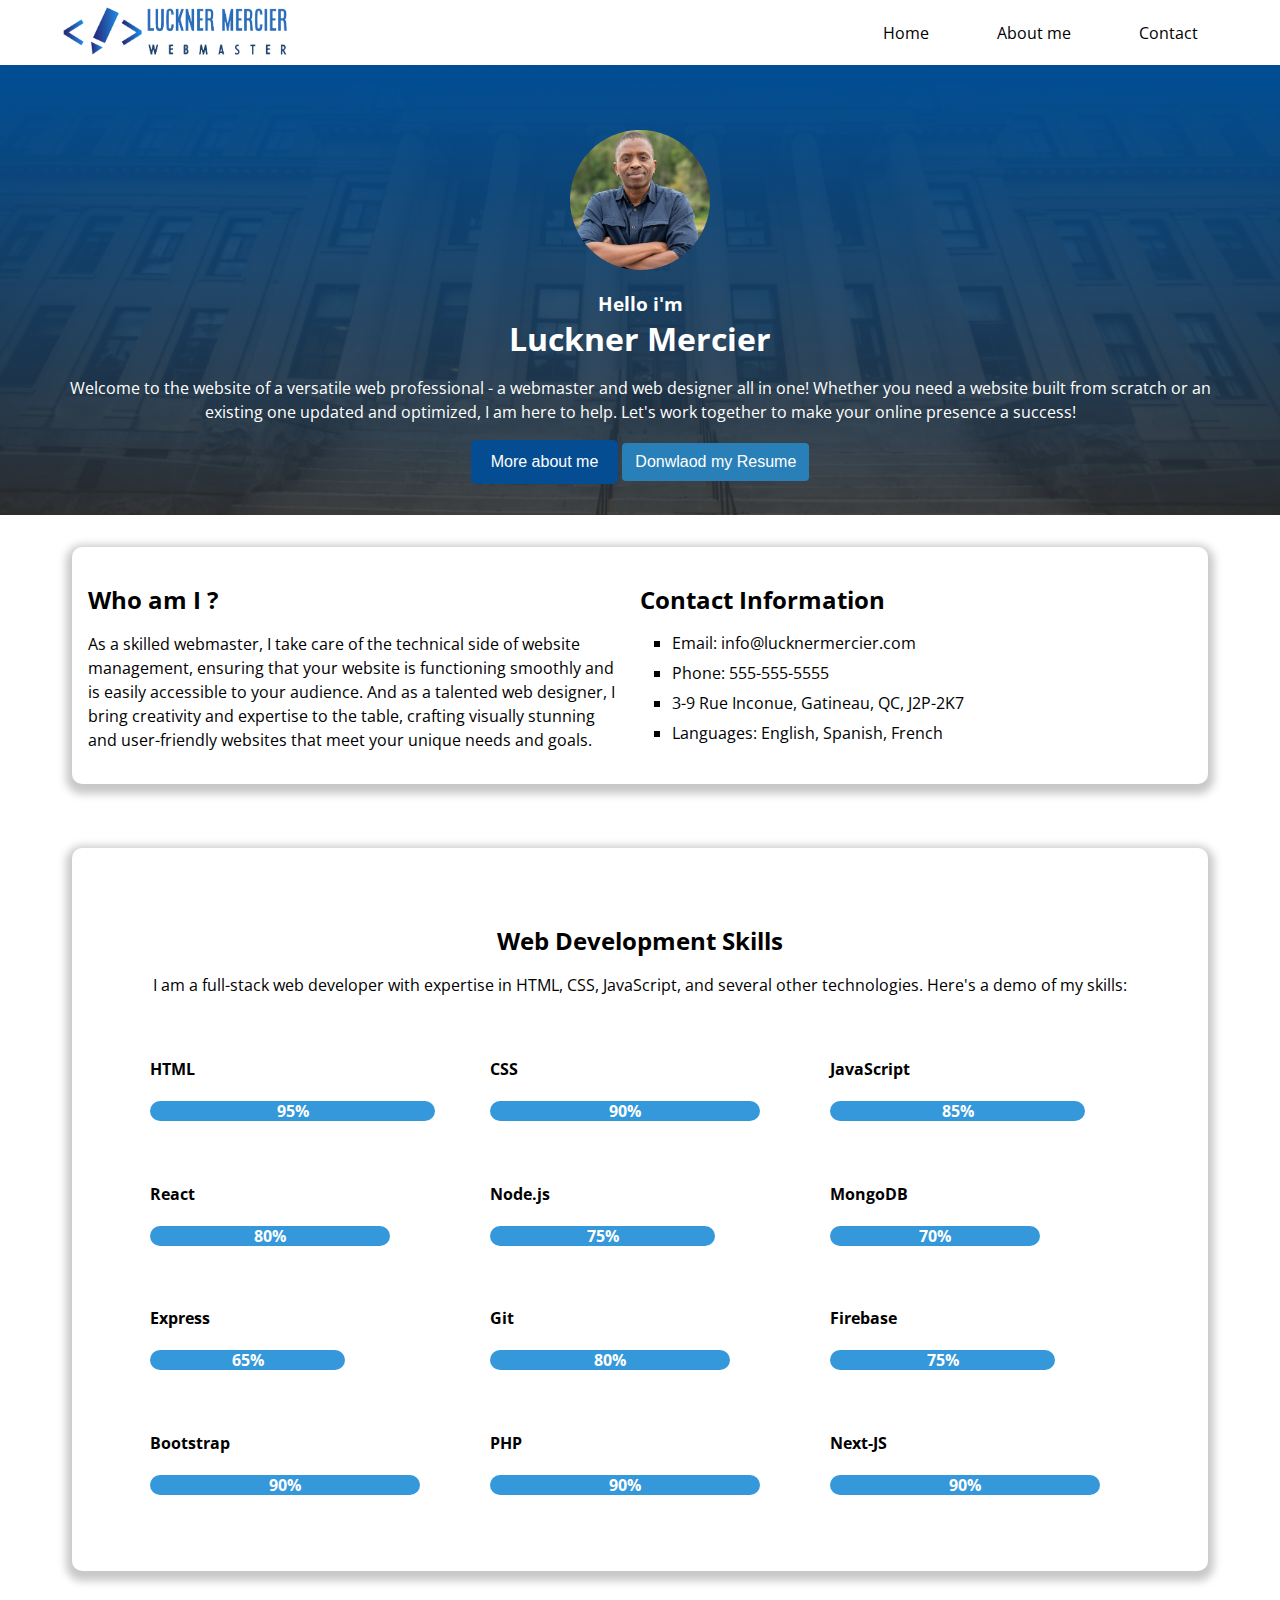
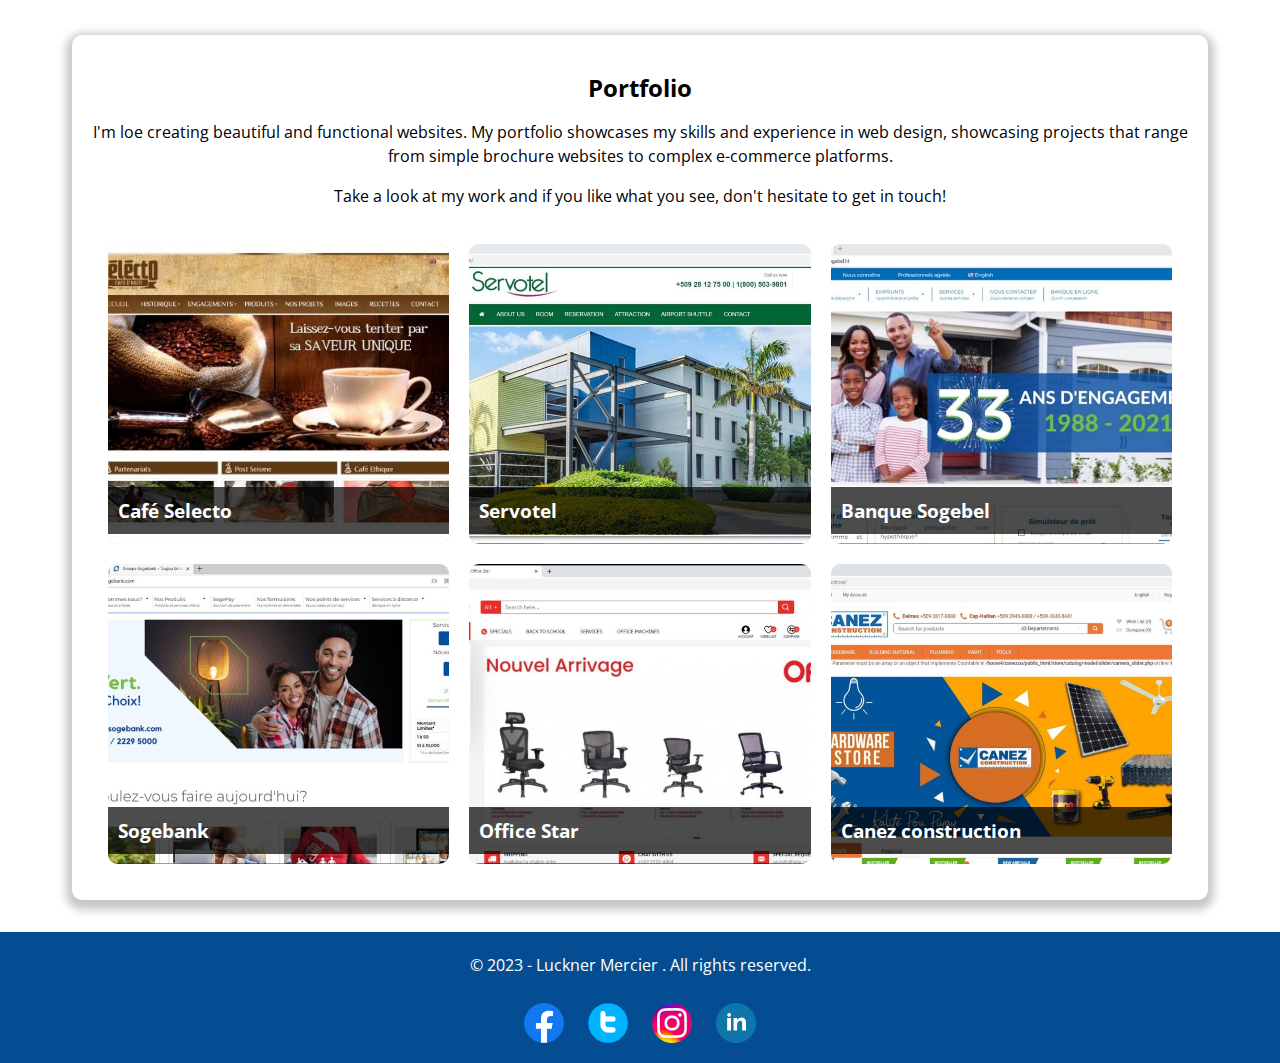
==== index.html @ 1fdf475d "adding contact page and final touch" ====
<!DOCTYPE html>
<html lang="fr">

<head>
  <meta charset="UTF-8">
  <title>Portfolio de Luckner Mercier</title>
  <link rel="stylesheet" href="style.css">

</head>

<body>

  <body>
    <div class="navbar">
      <a href="index.html"> <img src="img/logo.png" class="logo" alt="Logo"> </a>
      <nav>
        <ul>
          <li><a href="index.html">Home</a></li>
          <li><a href="about.html">About me</a></li>
          <li><a href="contact.html">Contact</a></li>
        </ul>
      </nav>
    </div>


    <header>
      <div class="banner">
        <div class="intro">
          <img class="profil" src="img/profil.png" alt="" width="72" height="57">
          <h3>Hello i'm</h3>
          <h1 class="title">Luckner Mercier</h1>
          <div class="desc">
            <p class="lead">Welcome to the website of a versatile web professional - a webmaster and web designer all in
              one! Whether you need a website built from scratch or an existing one updated
              and optimized, I am here to help. Let's work together to make your online presence a success!</p>
            <div class="button">
              <a href="about.html"><button type="button" class="btn btn-primary">More about me</button></a>
              <a href="resume.pdf"><button type="button" class="btn btn-secondary" target="_blank">Donwlaod my
                  Resume</button></a>
            </div>
          </div>
        </div>
      </div>

    </header>

    <div class="main-content">

      <div class="card">
        <div class="card-content">
          <div class="about-section">
            <h2>Who am I ?</h2>
            <p>As a skilled webmaster, I take care of the technical side of website management, ensuring that your
              website is functioning smoothly and is easily accessible to your audience. And as a talented web designer,
              I bring creativity and expertise to the table, crafting visually stunning and user-friendly websites that
              meet your unique needs and goals. </p>
          </div>
          <div class="info-section">
            <h2>Contact Information</h2>
            <ul>
              <li>Email: info@lucknermercier.com</li>
              <li>Phone: 555-555-5555</li>
              <li>3-9 Rue Inconue, Gatineau, QC, J2P-2K7</li>
              <li>Languages: English, Spanish, French</li>
            </ul>
          </div>
        </div>
      </div>


      <div class="card">
        <div class="card-content">


          <div class="skill-section">
            <h2>Web Development Skills</h2>
            <p>I am a full-stack web developer with expertise in HTML, CSS, JavaScript, and several other technologies.
              Here's a demo of my skills:</p>
            <div class="skill-demo">
              <div class="skill-item">
                <h4>HTML</h4>
                <div class="skill-level" style="width: 95%">
                  <span>95%</span>
                </div>
              </div>
              <div class="skill-item">
                <h4>CSS</h4>
                <div class="skill-level" style="width: 90%">
                  <span>90%</span>
                </div>
              </div>
              <div class="skill-item">
                <h4>JavaScript</h4>
                <div class="skill-level" style="width: 85%">
                  <span>85%</span>
                </div>
              </div>
              <div class="skill-item">
                <h4>React</h4>
                <div class="skill-level" style="width: 80%">
                  <span>80%</span>
                </div>
              </div>
              <div class="skill-item">
                <h4>Node.js</h4>
                <div class="skill-level" style="width: 75%">
                  <span>75%</span>
                </div>
              </div>
              <div class="skill-item">
                <h4>MongoDB</h4>
                <div class="skill-level" style="width: 70%">
                  <span>70%</span>
                </div>
              </div>
              <div class="skill-item">
                <h4>Express</h4>
                <div class="skill-level" style="width: 65%">
                  <span>65%</span>
                </div>
              </div>
              <div class="skill-item">
                <h4>Git</h4>
                <div class="skill-level" style="width: 80%">
                  <span>80%</span>
                </div>
              </div>
              <div class="skill-item">
                <h4>Firebase</h4>
                <div class="skill-level" style="width: 75%">
                  <span>75%</span>
                </div>
              </div>
              <div class="skill-item">
                <h4>Bootstrap</h4>
                <div class="skill-level" style="width: 90%">
                  <span>90%</span>
                </div>
              </div>
              <div class="skill-item">
                <h4>PHP</h4>
                <div class="skill-level" style="width: 90%">
                  <span>90%</span>
                </div>
              </div>
              <div class="skill-item">
                <h4>Next-JS</h4>
                <div class="skill-level" style="width: 90%">
                  <span>90%</span>
                </div>
              </div>
            </div>
          </div>
        </div>
      </div>



      <div class="card ">
        <div class="card-content project">

          <div class="projecttitle">
            <h2> Portfolio</h2>
            <p>I'm loe creating beautiful and functional websites. My portfolio showcases my
              skills and experience in web design, showcasing projects that range from simple brochure websites to
              complex
              e-commerce platforms.</p>
            <p>Take a look at my work and if you like what you see, don't hesitate to get in touch!</p>

          </div>
          <div class="grid-container">
            <div class="grid-item">
              <img src="img/Selecto.jpeg" alt="Selecto Haiti">
              <a href="http://selectohaiti.com/home/" target="_blank">View website</a>
              <h3>Café Selecto</h3>
            </div>
            <div class="grid-item">
              <img src="img/servotelhaiti.jpeg" alt="Servotel Haiti">
              <a href="https://www.servotelhaiti.com/home/" target="_blank">View website</a>
              <h3>Servotel </h3>
            </div>
            <div class="grid-item">
              <img src="img/sogebelht.jpeg" alt="Sogebel">
              <a href="https://www.sogebel.ht/" target="_blank">View website</a>
              <h3>Banque Sogebel</h3>
            </div>
            <div class="grid-item">
              <img src="img/sogebankcom.jpeg" alt="Sogebank">
              <a href="https://www.sogebank.com/" target="_blank">View website</a>
              <h3>Sogebank</h3>
            </div>
            <div class="grid-item">
              <img src="img/offistarnet.jpeg" alt="Offistar">
              <a href="https://offistar.net/" target="_blank">View website</a>
              <h3>Office Star</h3>
            </div>

            <div class="grid-item">
              <img src="img/canezconstruction.jpeg" alt="Canez Construction">
              <a href="https://canezconstruction.com/" target="_blank">View website</a>
              <h3>Canez construction</h3>
            </div>


          </div>


        </div>
      </div>



    </div>

    <footer>
      <div class="container">
        <p>&copy; 2023 - Luckner Mercier . All rights reserved.</p>
        <div class="social-media">
          <a href="https://www.facebook.com/lucknermercier" target="_blank">
            <img src="img/facebook.png" alt="Facebook">
          </a>
          <a href="https://twitter.com/lucko_" target="_blank">
            <img src="img/twitter.png" alt="Twitter">
          </a>
          <a href="https://www.instagram.com/lucknermercier/" target="_blank">
            <img src="img/instagram.png" alt="Instagram">
          </a>
          <a href="https://www.linkedin.com/in/luckner-mercier-95314342/" target="_blank">
            <img src="img/linkedin.png" alt="LinkedIn">
          </a>
        </div>
      </div>
    </footer>

  </body>

</body>

</html>
---- style.css ----
@import url(https://fonts.googleapis.com/css?family=Open+Sans);

body {
  font-family: 'Open Sans',serif;
  padding: 0;
  margin:0;
}


h1 {
  font-size: 2em;
  margin-bottom: 0.5em;
}

h2 {
  font-size: 1.5em;
  margin-bottom: 0.5em;
}

h3 {
  font-size: 1.2em;
  font-weight: bold;
  margin-bottom: 0.5em;
}


.intro h3 {
 color:#fff;
 padding:0;
 margin:0

}

.intro h1 {
  margin-top:0;
}

p {
  font-size: 1em;
  line-height: 1.5;
  margin-bottom: 1em;
}

a {
  color: #054d92;
  text-decoration: none;
}

a:hover {
  color: #ff0000;
  text-decoration: underline;
}

ul {
  list-style-type: square;
  margin-bottom: 1em;
  padding-left: 2em;
}

ol {
  list-style-type: decimal;
  margin-bottom: 1em;
  padding-left: 2em;
}

li {
  margin-bottom: 0.5em;
}

img {
  max-width: 100%;
  height: auto;
}

.btn {
  display: inline-block;
  font-weight: 400;
  line-height: 1.5;
  color: #212529;
  text-align: center;
  text-decoration: none;
  vertical-align: middle;
  cursor: pointer;
  -webkit-user-select: none;
  -moz-user-select: none;
  user-select: none;
  background-color: transparent;
  border: 1px solid transparent;
  padding: 0.375rem 0.75rem;
  font-size: 1rem;
  border-radius: 0.25rem;
  transition: color .15s ease-in-out,background-color .15s ease-in-out,border-color .15s ease-in-out,box-shadow .15s ease-in-out;
}

.btn-primary {
  background-color: #004474;
  color: white;
}

.btn-primary:hover {
  background-color: #0c2f47;
}

.btn-secondary {
  background-color: #2980b9;
  color: white;
}

.btn-secondary:hover {
  background-color: #000904;
}



header {
  background-color: transparent;
  background-image: url(img/banner.jpeg);
  background-size: cover;
  background-position: bottom center;
  height: 450px;
  position: relative;
}

.navbar {
  display: flex;
  align-items: center;
  justify-content: space-between;
  margin: 0 auto;
  max-width: 1200px;
}

nav a {
  color: #000;
  text-decoration: none;
  margin-right: 1em;
  padding: 0.5em 1em;
  border-radius: 50px;
  transition: all 0.2s ease-in-out;
}

nav a:hover {
  background-color: #054d92;
  color: #fff;
  text-decoration: none;
}

.logo {
  height: 60px;
  margin-left: 20px;
}

.intro {
  max-width: 1200px;
  margin: 0 auto;
  padding: 50px 5%;
}

.intro img{
  position: relative;
  border-radius: 50%;
  height: 140px;
  width: 140px;
  padding: 0;
  margin: 0;
  border: 15px solid transparent;
  z-index: 9999;
  transition: all .3s ease-out;

}

nav ul {
  display: flex;
  list-style: none;
  margin: 0;
  padding: 0;
}

nav li {
  margin: 0 10px;
}

.banner {
  text-align: center !important;
  position: absolute;
  top: 0;
  width: 100%;
  height: 100%;
  background: linear-gradient(0deg, rgb(44 44 44 / 82%), rgb(0 78 149));
}

.title, .lead {

  color: #fff!important;
}

.main-content {
  display: flex;
  flex-wrap: wrap;
  margin: 0 auto;
  max-width: 1200px;
}

.card {
  display: flex;
  flex-wrap: wrap;
  box-shadow: rgb(0 0 0 / 22%) 0px 4px 9px 6px;
  margin: 2em;
  padding: 1em;
  border-radius: 10px;
  width:100%;
}

.card-content {
  display: flex;
  flex-wrap: wrap;
}

.about-section, .info-section {
  flex: 1; 
  margin-right: 1em;
}


.skill-section {
  text-align: center;
  padding: 40px;
}

.skill-demo {
  display: flex;
  flex-wrap: wrap;
  justify-content: center;
  margin-top: 20px;
}

.skill-item {
  width: 300px;
  margin: 20px;
  text-align: left;
}

.skill-level {
  height: 20px;
  background-color: #3498db;
  border-radius: 10px;
  position: relative;
  overflow: hidden;
}

.skill-level span {
  position: absolute;
  top: 50%;
  left: 50%;
  transform: translate(-50%, -50%);
  color: white;
  font-weight: bold;
}





.grid-container {
  display: grid;
  grid-template-columns: repeat(3, 1fr);
  grid-gap: 20px;
  padding: 20px;
}

/* Style the grid items */
.grid-item {
  background-color: lightgray;
  border-radius: 10px;
  height: 300px;
  position: relative;
  overflow: hidden;
}

/* Style the images */
.grid-item img {
  width: 100%;
  height: 100%;
  object-fit: cover;
  transition: transform 0.5s;
}

/* Style the links */
.grid-item a {
  position: absolute;
  top: 0;
  bottom: 0;
  left: 0;
  right: 0;
  display: flex;
  align-items: center;
  justify-content: center;
  text-decoration: none;
  color: white;
  font-weight: bold;
  opacity: 0;
  transition: opacity 0.5s;
}

/* Show the links on hover */
.grid-item:hover a {
  opacity: 1;
}

/* Zoom the images on hover */
.grid-item:hover img {
  transform: scale(1.2);
}

/* Add a caption to the grid items */
.grid-item h3 {
  position: absolute;
  bottom: 0;
  background-color: rgba(0, 0, 0, 0.7);
  color: white;
  padding: 10px;
  width: 100%;
}

.projecttitle{
  text-align: center;}

  /* Style the footer */
  footer {
    background-color: #054d92;
    color: white;
    text-align: center;
    padding: 5px 0;
  }

  /* Style the container */
  .container {
    width: 100%;
    max-width: 1200px;
    margin: 0 auto;
  }

  /* Style the social media links */
  .social-media a {
    display: inline-block;
    padding: 10px;
  }

  /* Style the social media images */
  .social-media img {
    width: 40px;
    height: 40px;
  }



  /* Style CV/about page media images */


.shadow {
    box-shadow: 0 .5rem 1rem rgba(0, 0, 0, .15) !important;
}

.card-body {
    -ms-flex: 1 1 auto;
    flex: 1 1 auto;
    min-height: 1px;
    padding: 1.25rem;
    background-color: #f5f5f5;
}

.card-body h4 {
    font-size: 1.2rem;
}

.card-body p {
    font-size: 1rem;
}

.card-body ul {
    list-style: none;
}

.card-body li {
    margin-bottom: 0.5rem;
    line-height: 25px;
}

.card-body ul li::before {
    content: "✓";
    display: inline-block;
    margin-right: 0.2rem;
  }

  ol {

    margin-left: 20px;
  }


.card-body a {
    color: #000;
}

.shadow {
    box-shadow: 2px 2px 10px #999;
}

.text-white {
    color: #fff;
}

span .download-button {

    float: right;
}

.download-button {
    display: inline-block;
    padding: 10px 20px;
    background-color: #3498db;
    color: #fff;
    text-decoration: none;
    border-radius: 5px;
   float:right;
    margin-right: 40px;
    margin-top: 40px;
}
  
  .download-button:hover {
    background-color: #2980b9;
  }

  .download-button a{

    text-decoration: none;
  }
  
  .download-button a:hover{

color:white;  }


/* Add styles for social media links */
.social-link {
    color: #007bff;
    text-decoration: none;
    margin-right: 10px;
}

.social-link:hover {
    color: #fff;
    background-color: #007bff;
}

form {
  padding: 20px;
  background-color: rgb(248, 248, 248);
}

/* Style the form inputs */
.form-control {
  width: 90%;
  padding: 10px;
  margin-bottom: 20px;
}

/* Style the submit button */
.btn-primary {
  background-color: #054d92;
  color: white;
  padding: 10px 20px;
  border-radius: 5px;
  border: none;
  cursor: pointer;
}
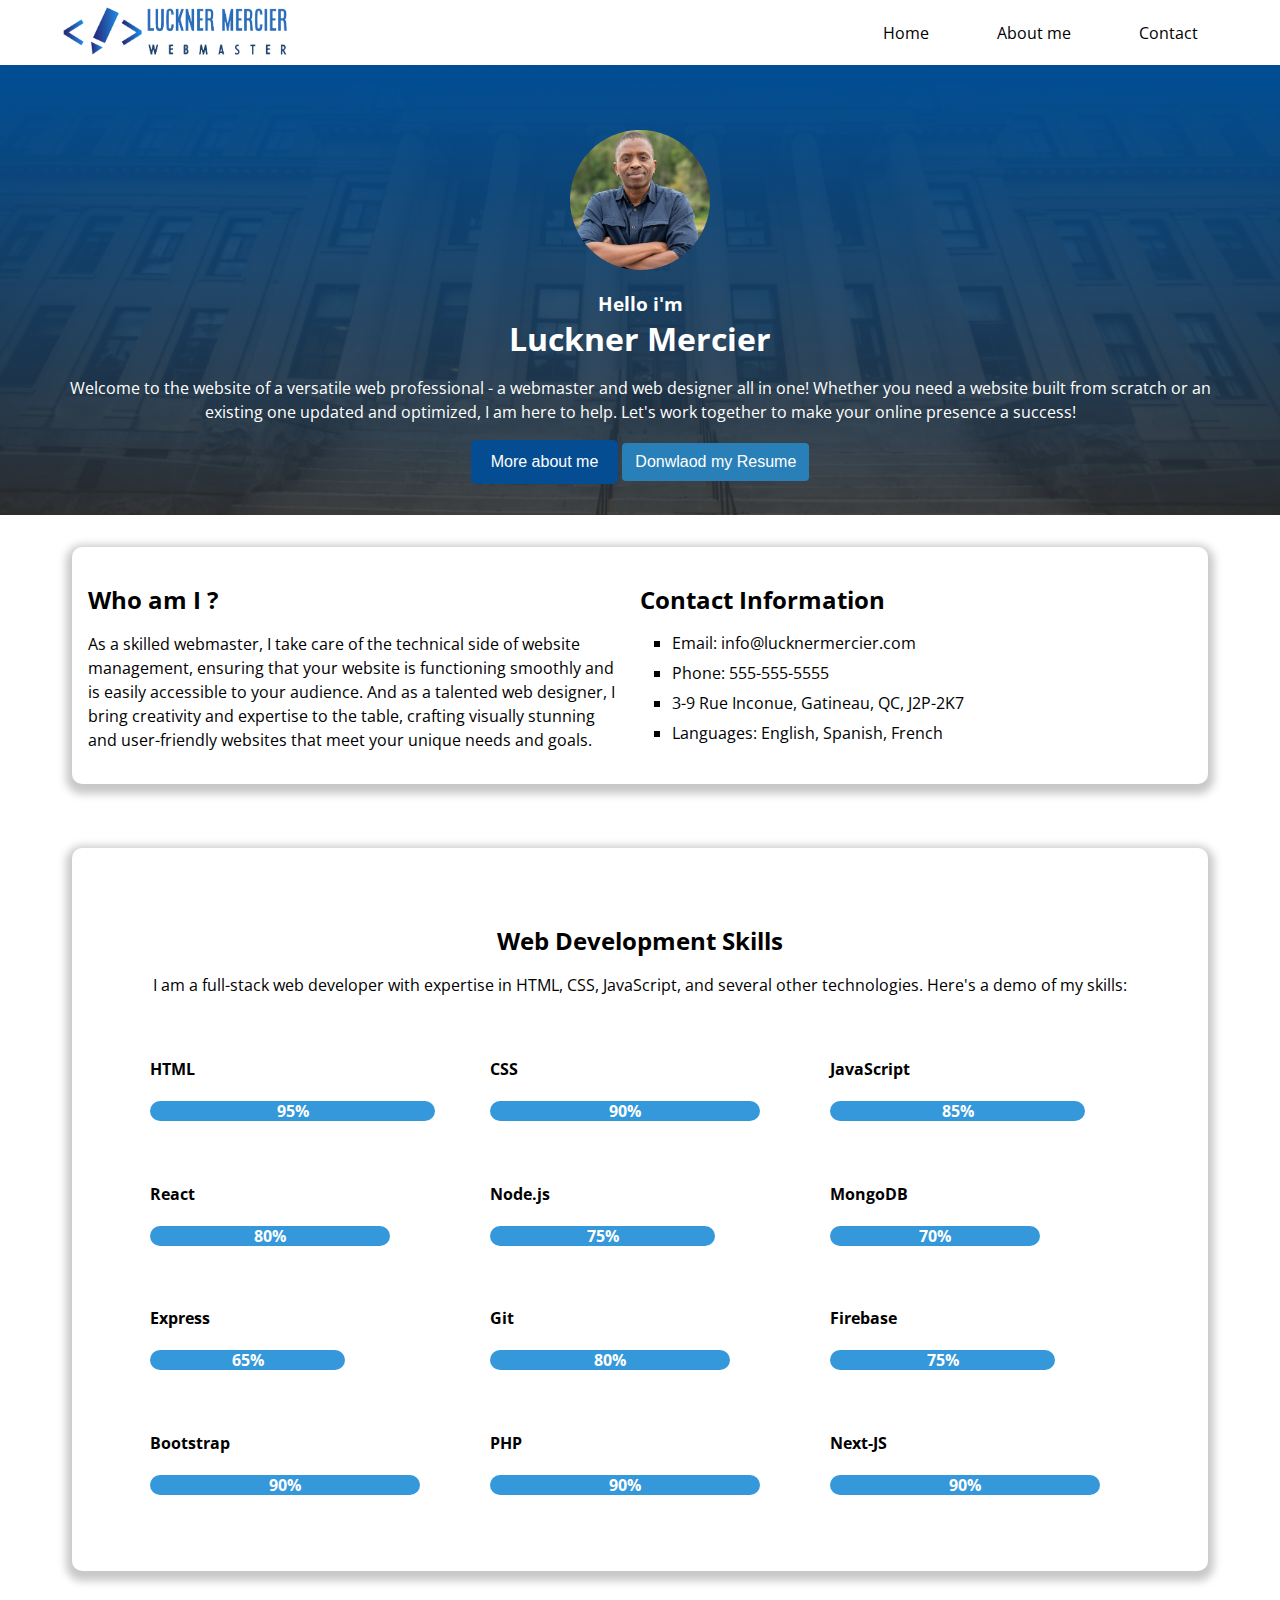
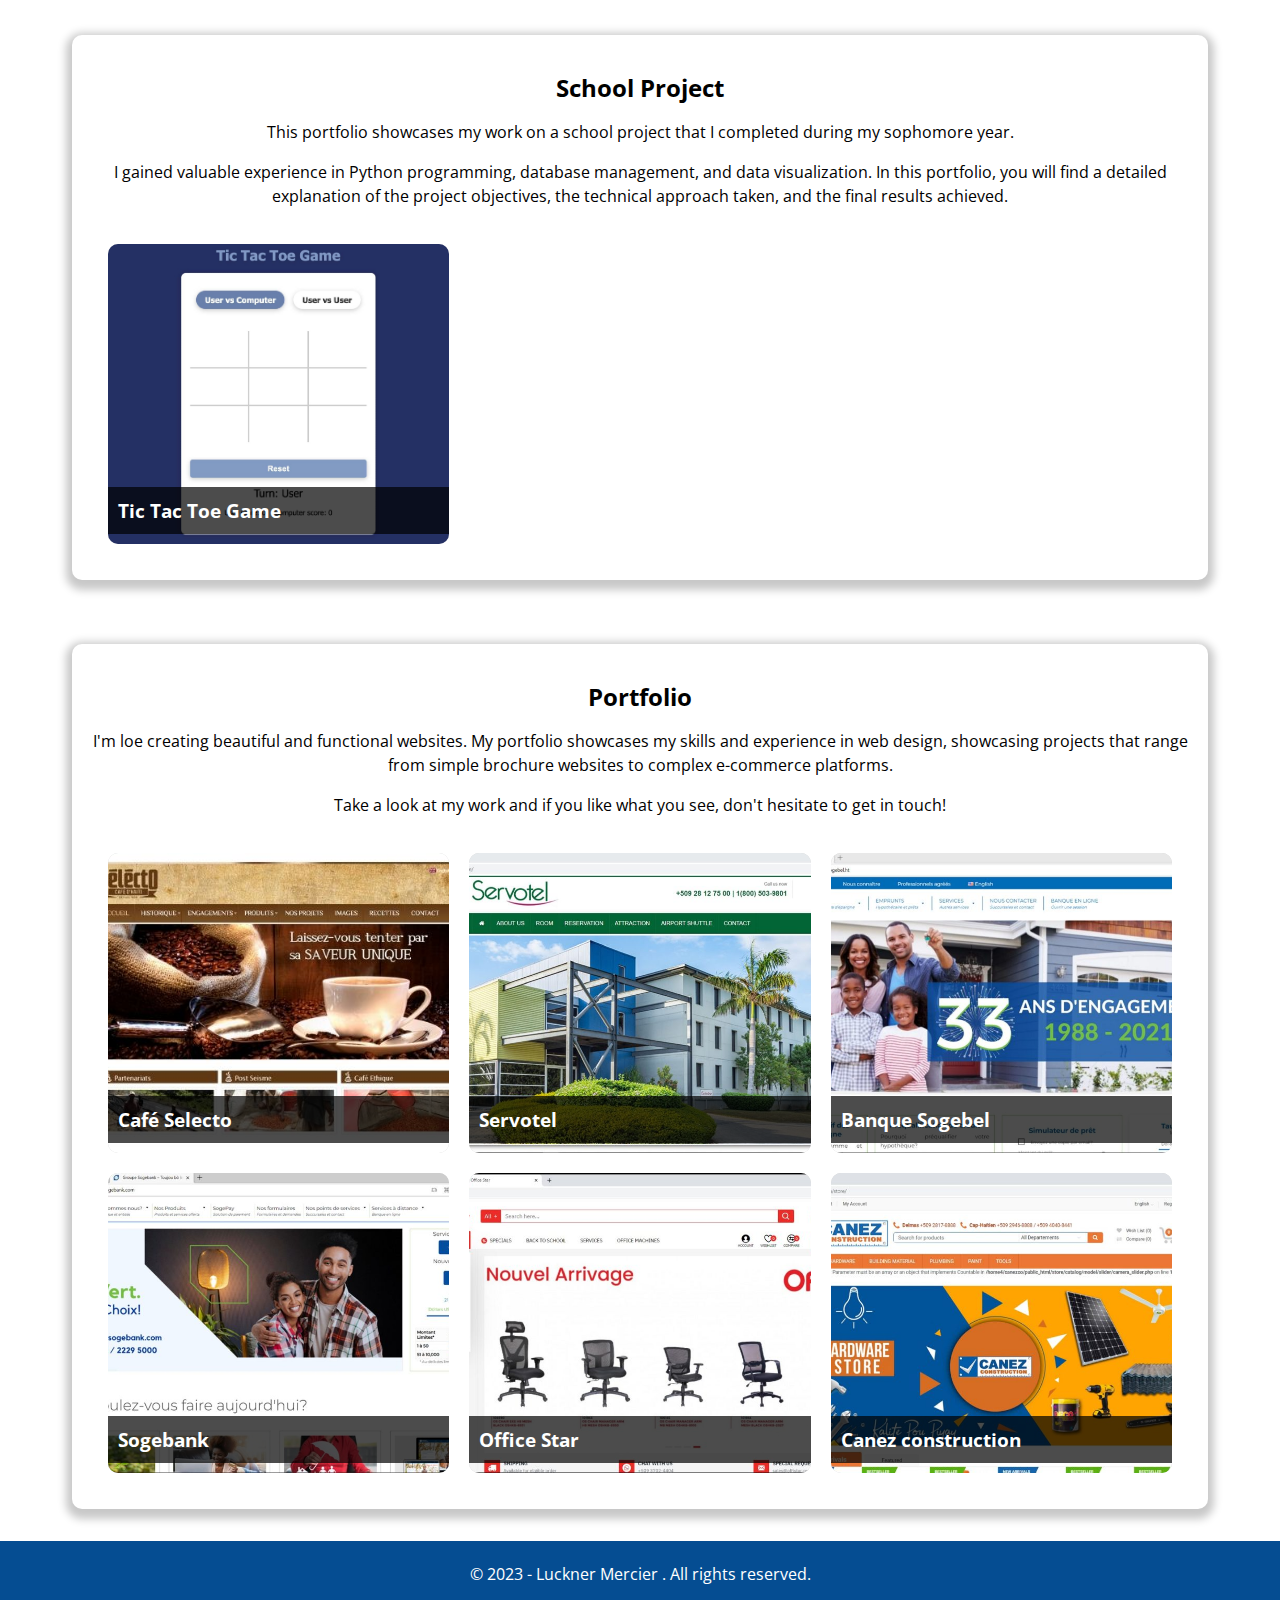
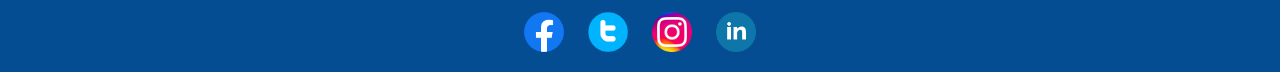
==== commit e07e0ef6: "Adding school project" ====
--- a/index.html
+++ b/index.html
@@ -155,6 +155,33 @@
       </div>
 
 
+      <div class="card ">
+        <div class="card-content project">
+
+          <div class="projecttitle">
+            <h2> School Project</h2>
+            <p>This portfolio showcases my work on a school project that I completed during my sophomore year. </p>
+            <p> I gained valuable experience in Python programming, database management, and data visualization. In this
+              portfolio, you will find a detailed explanation of the project objectives, the technical approach taken,
+              and the final results achieved.</p>
+
+          </div>
+          <div class="grid-container">
+            <div class="grid-item">
+              <img src="img/tictactoe.jpeg" alt="Tic Tac Toe Game">
+              <a href="https://htmlpreview.github.io/?https://github.com/lmerc037/TicTacToe/blob/main/index.html"
+                target="_blank">Play online</a>
+              <h3>Tic Tac Toe Game</h3>
+            </div>
+
+
+
+          </div>
+
+
+        </div>
+      </div>
+
 
       <div class="card ">
         <div class="card-content project">
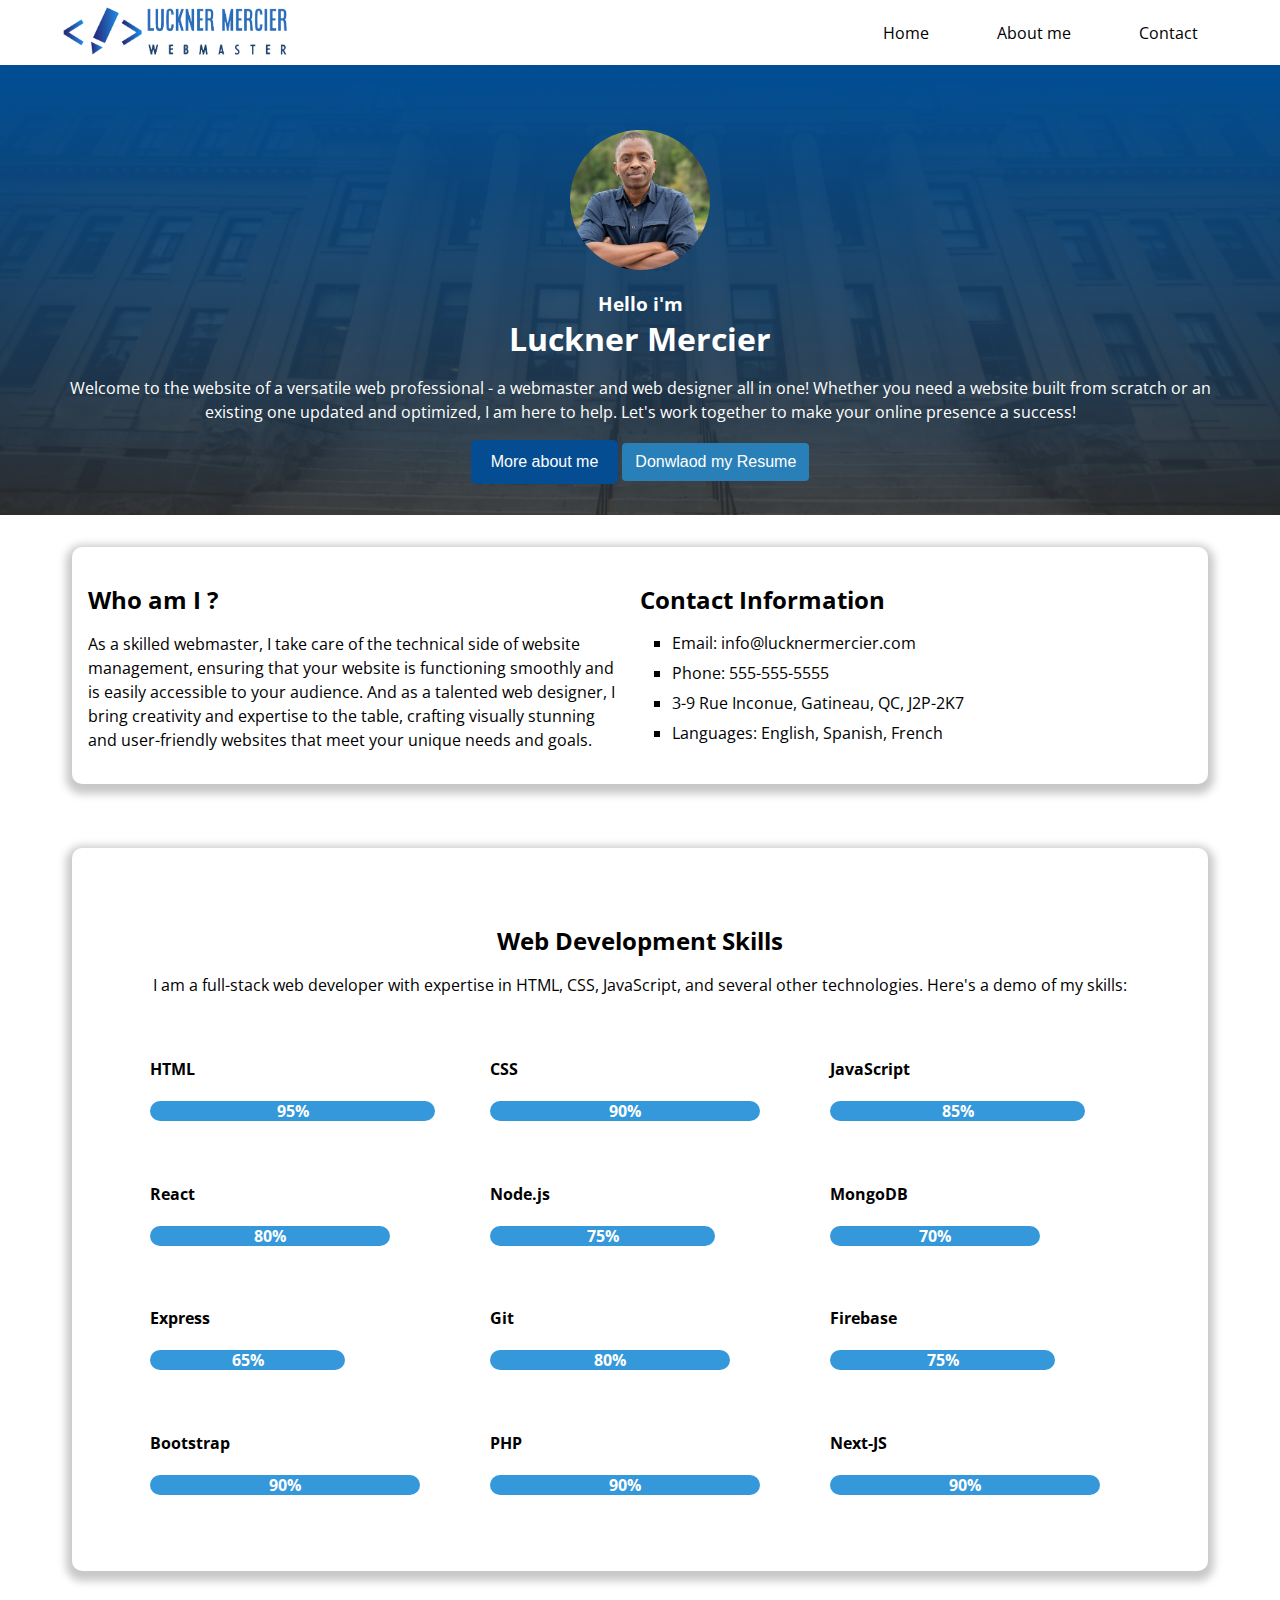
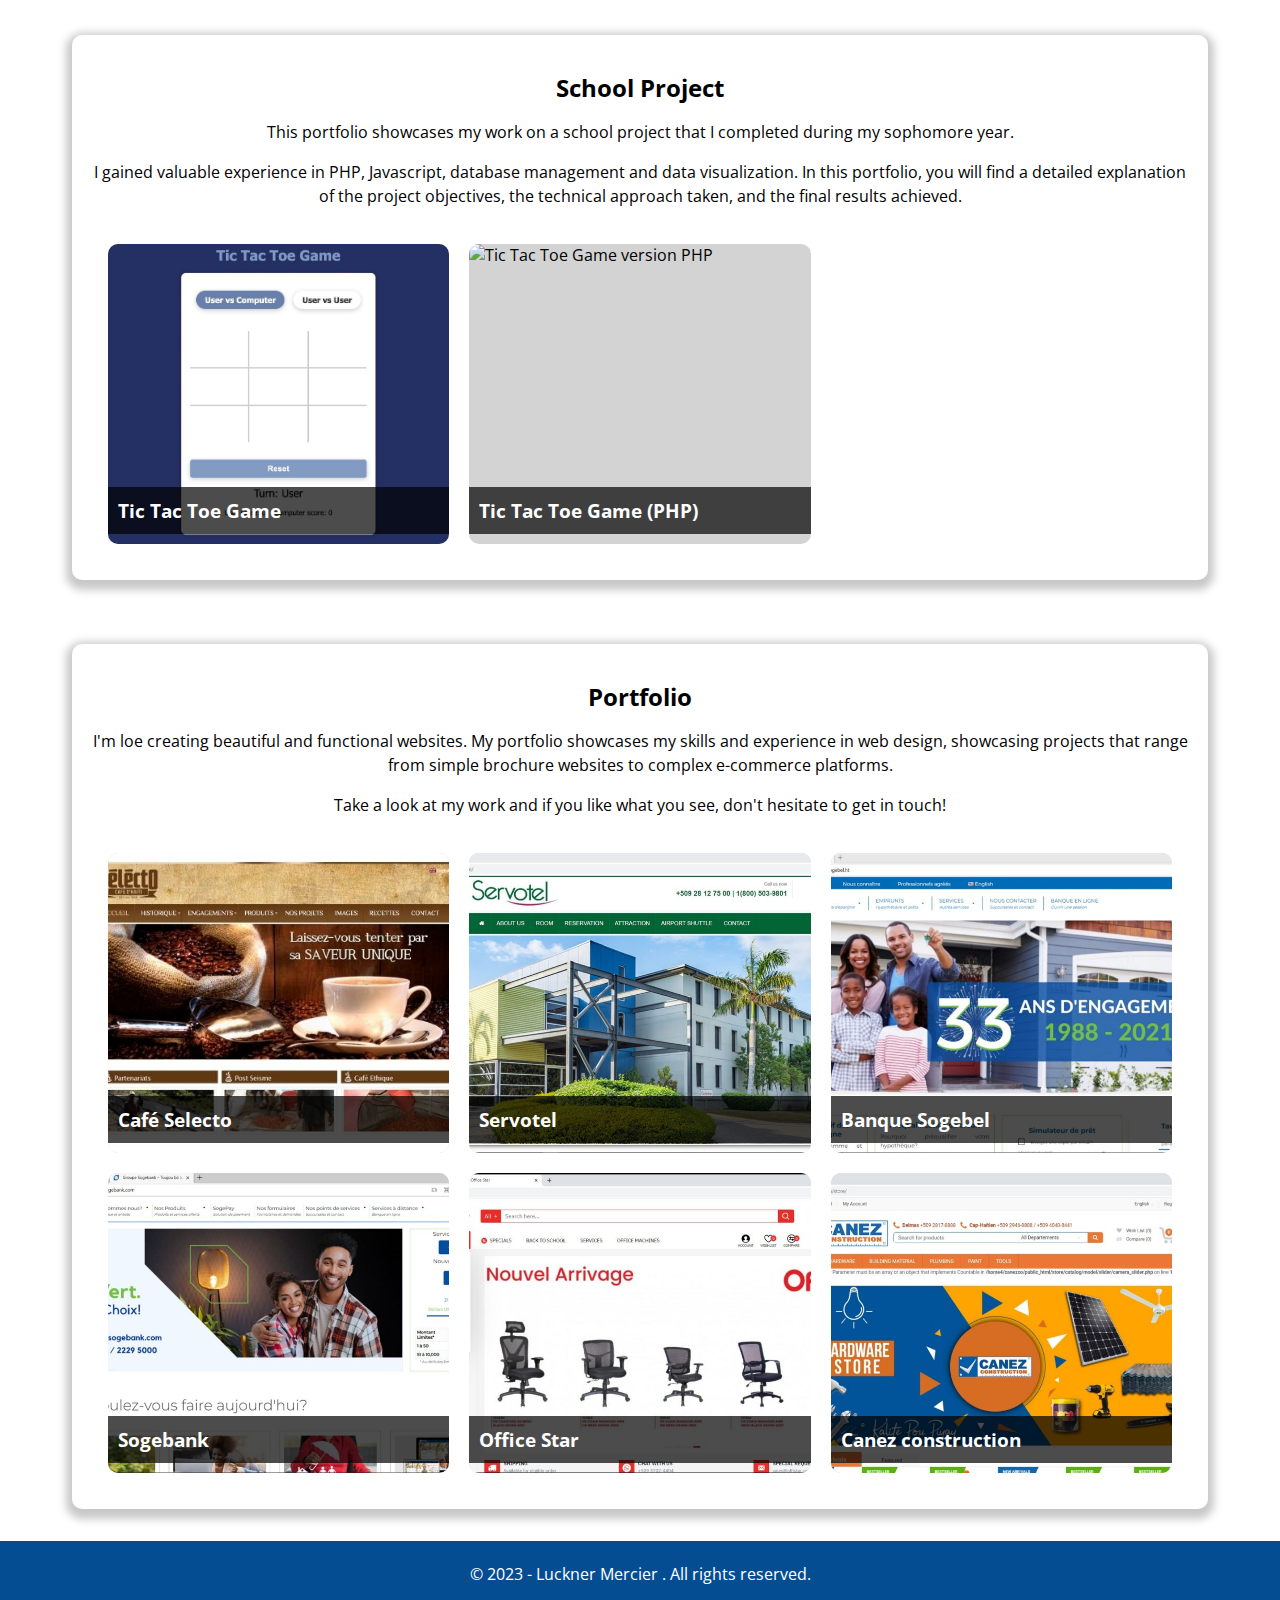
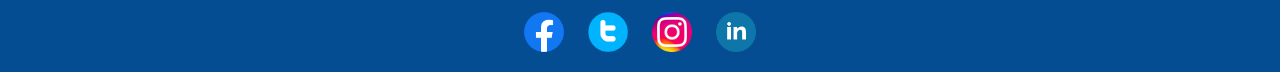
==== commit 8508a276: "adding tictactoe php project" ====
--- a/index.html
+++ b/index.html
@@ -161,7 +161,7 @@
           <div class="projecttitle">
             <h2> School Project</h2>
             <p>This portfolio showcases my work on a school project that I completed during my sophomore year. </p>
-            <p> I gained valuable experience in Python programming, database management, and data visualization. In this
+            <p> I gained valuable experience in PHP, Javascript, database management and data visualization. In this
               portfolio, you will find a detailed explanation of the project objectives, the technical approach taken,
               and the final results achieved.</p>
 
@@ -172,6 +172,12 @@
               <a href="https://htmlpreview.github.io/?https://github.com/lmerc037/TicTacToe/blob/main/index.html"
                 target="_blank">Play online</a>
               <h3>Tic Tac Toe Game</h3>
+            </div>
+
+            <div class="grid-item">
+              <img src="img/tictactoe2.jpeg" alt="Tic Tac Toe Game version PHP">
+              <a href="https://lucknermercier.com/tictactoe/" target="_blank">Play online</a>
+              <h3>Tic Tac Toe Game (PHP)</h3>
             </div>
 
 
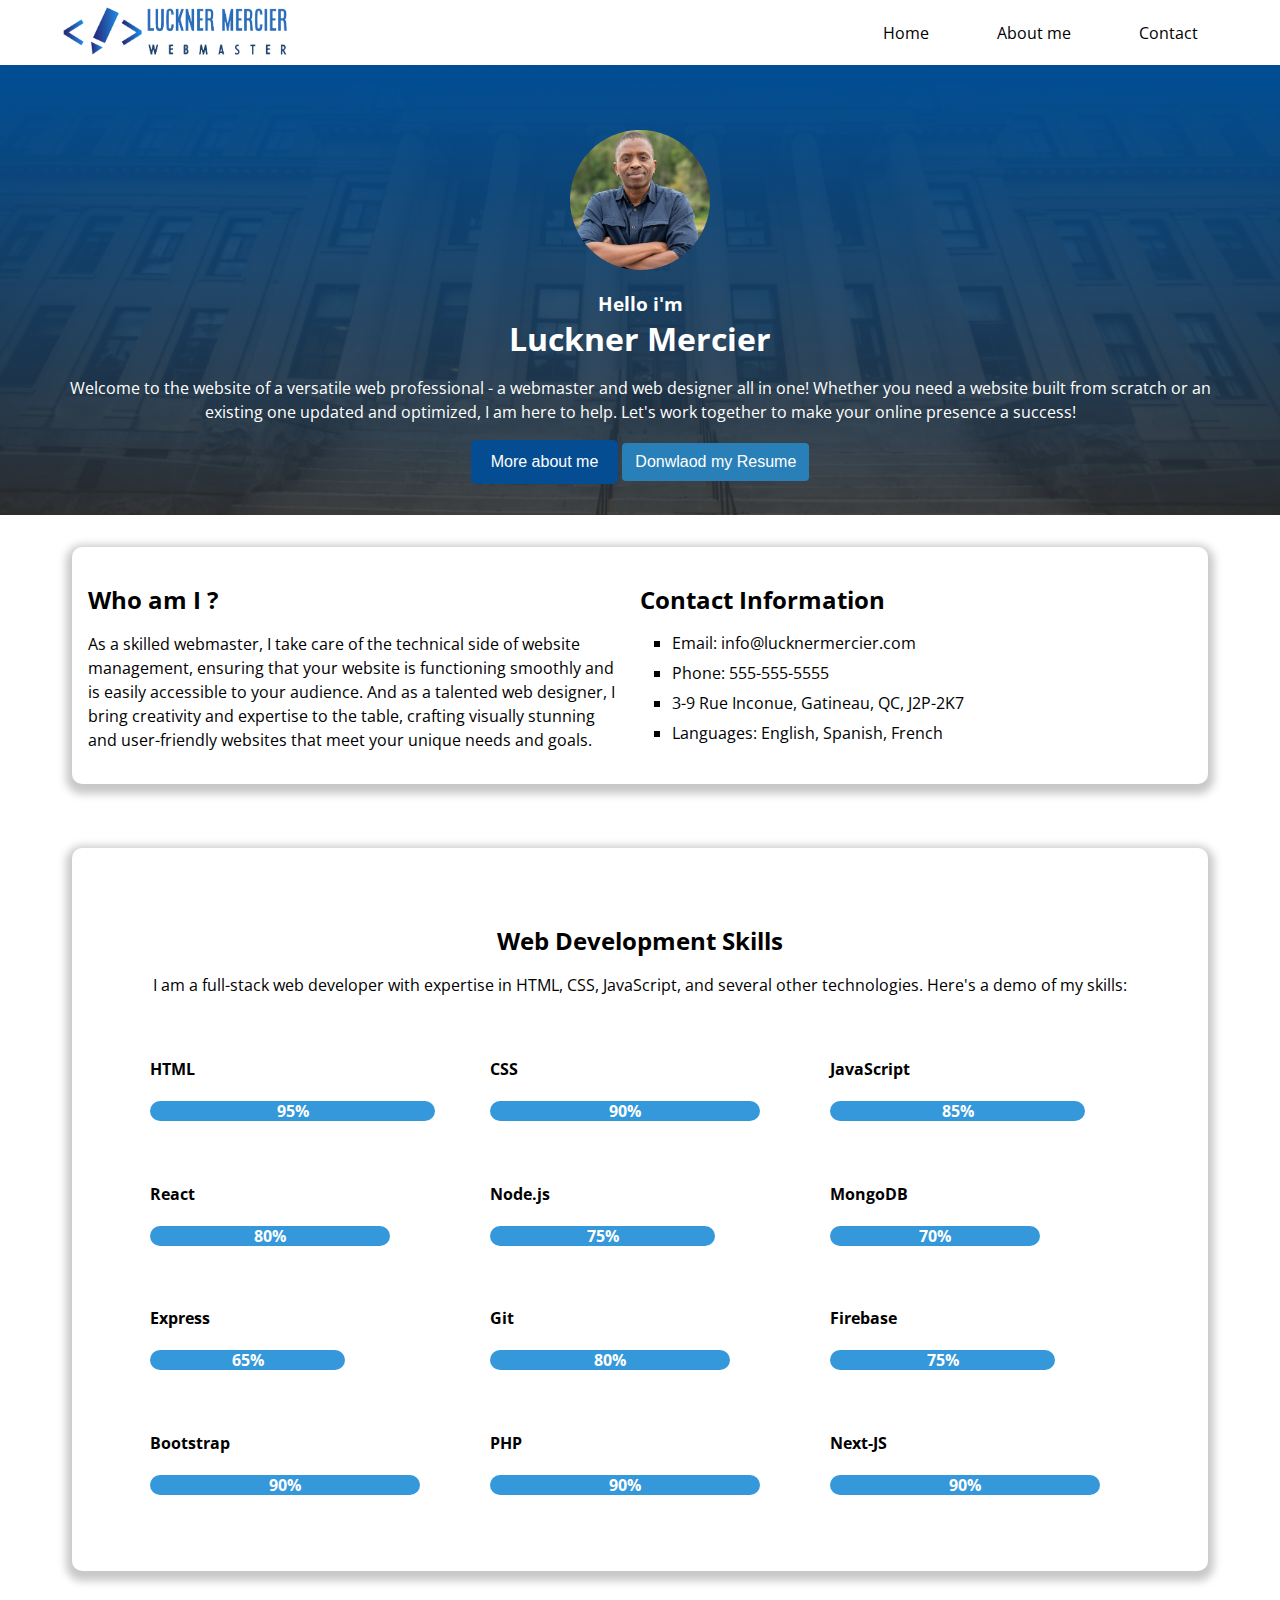
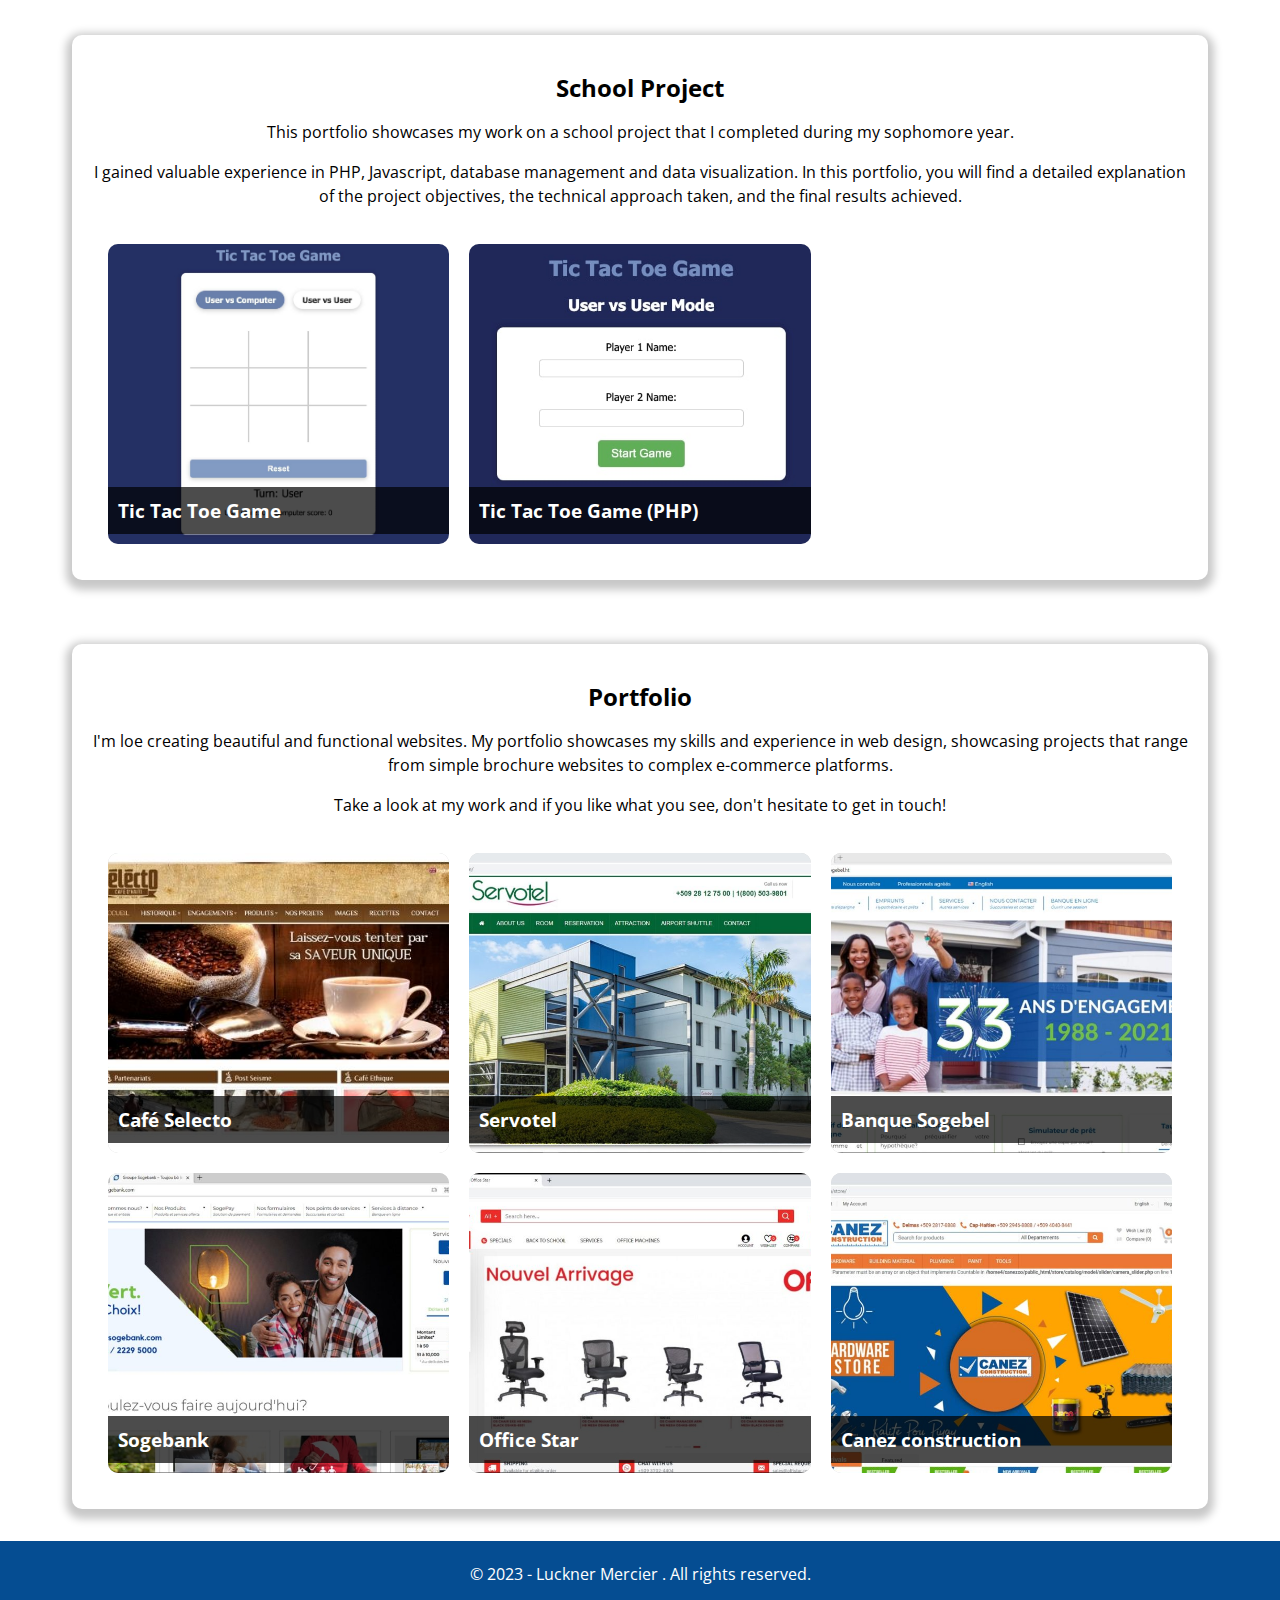
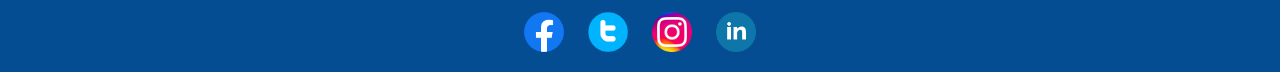
==== commit abe8c58a: "file name fix" ====
--- a/index.html
+++ b/index.html
@@ -175,7 +175,7 @@
             </div>
 
             <div class="grid-item">
-              <img src="img/tictactoe2.jpeg" alt="Tic Tac Toe Game version PHP">
+              <img src="img/tictactoe2.jpg" alt="Tic Tac Toe Game version PHP">
               <a href="https://lucknermercier.com/tictactoe/" target="_blank">Play online</a>
               <h3>Tic Tac Toe Game (PHP)</h3>
             </div>
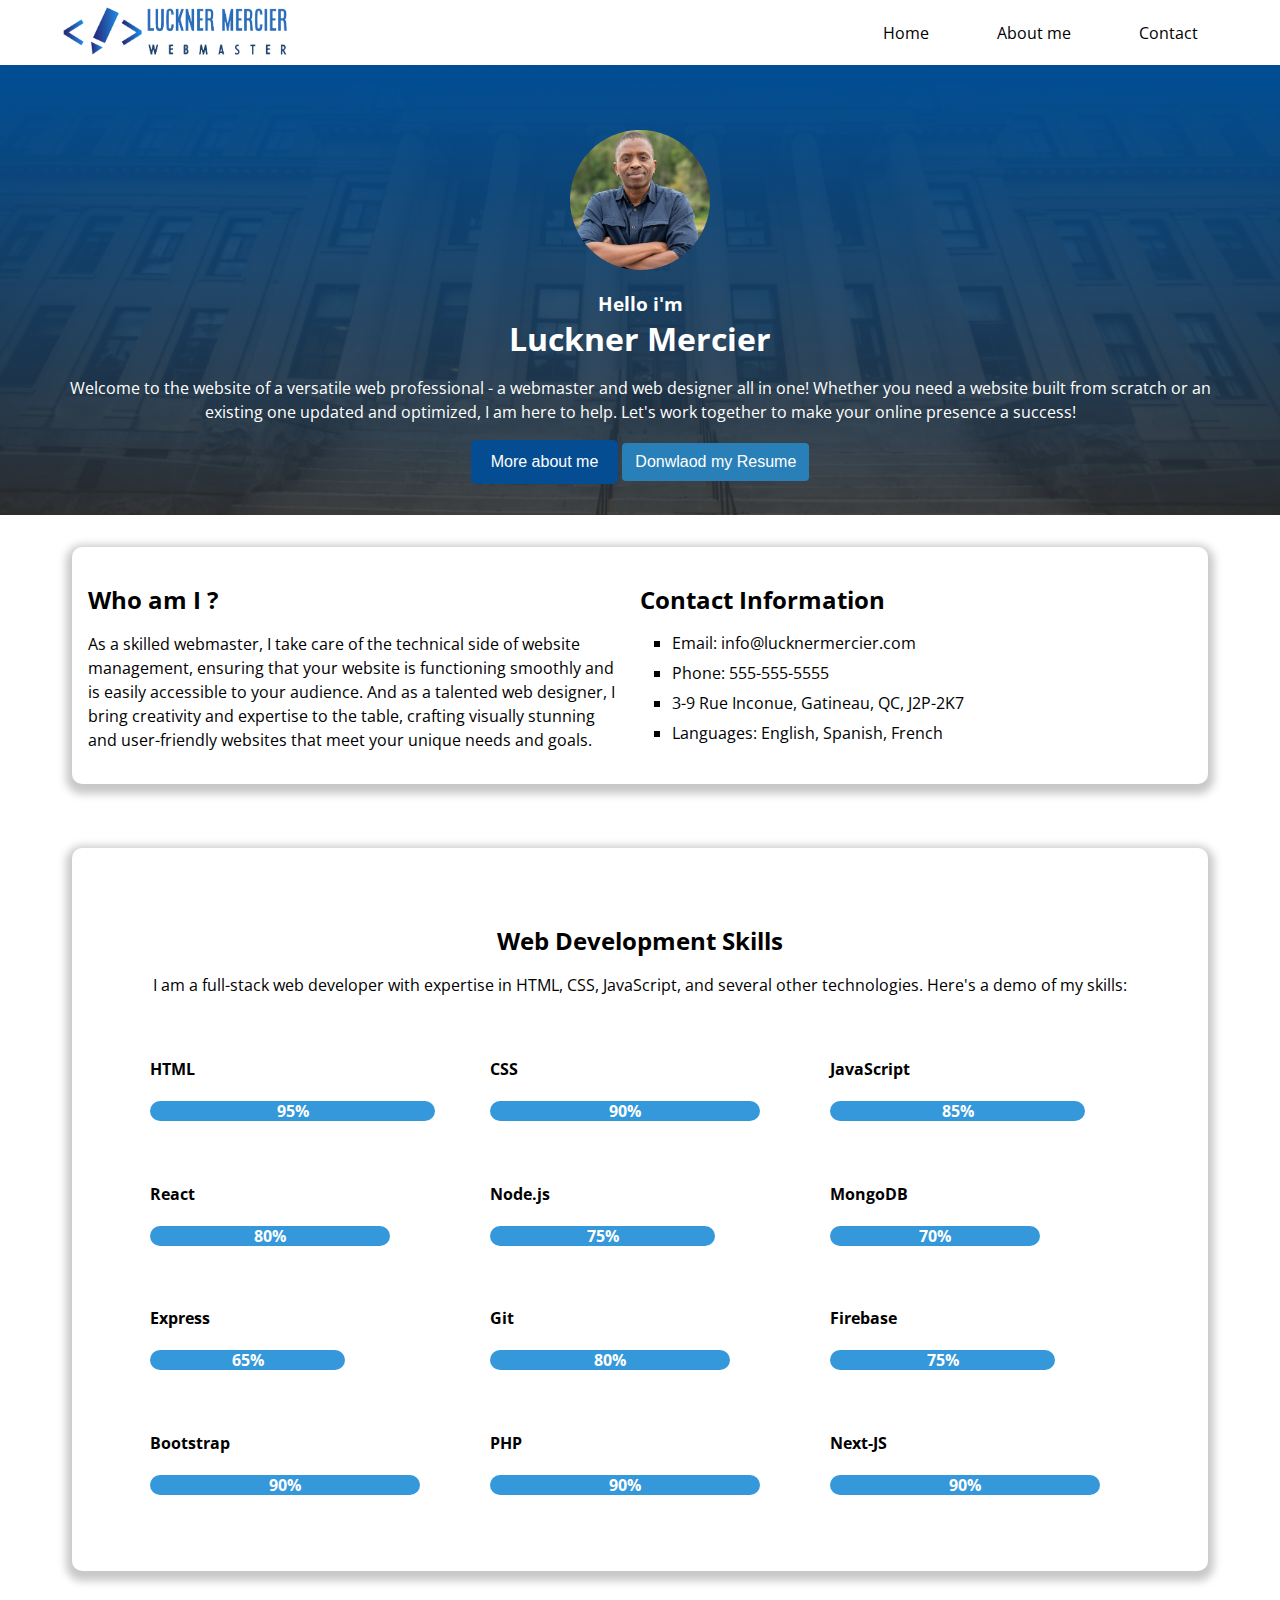
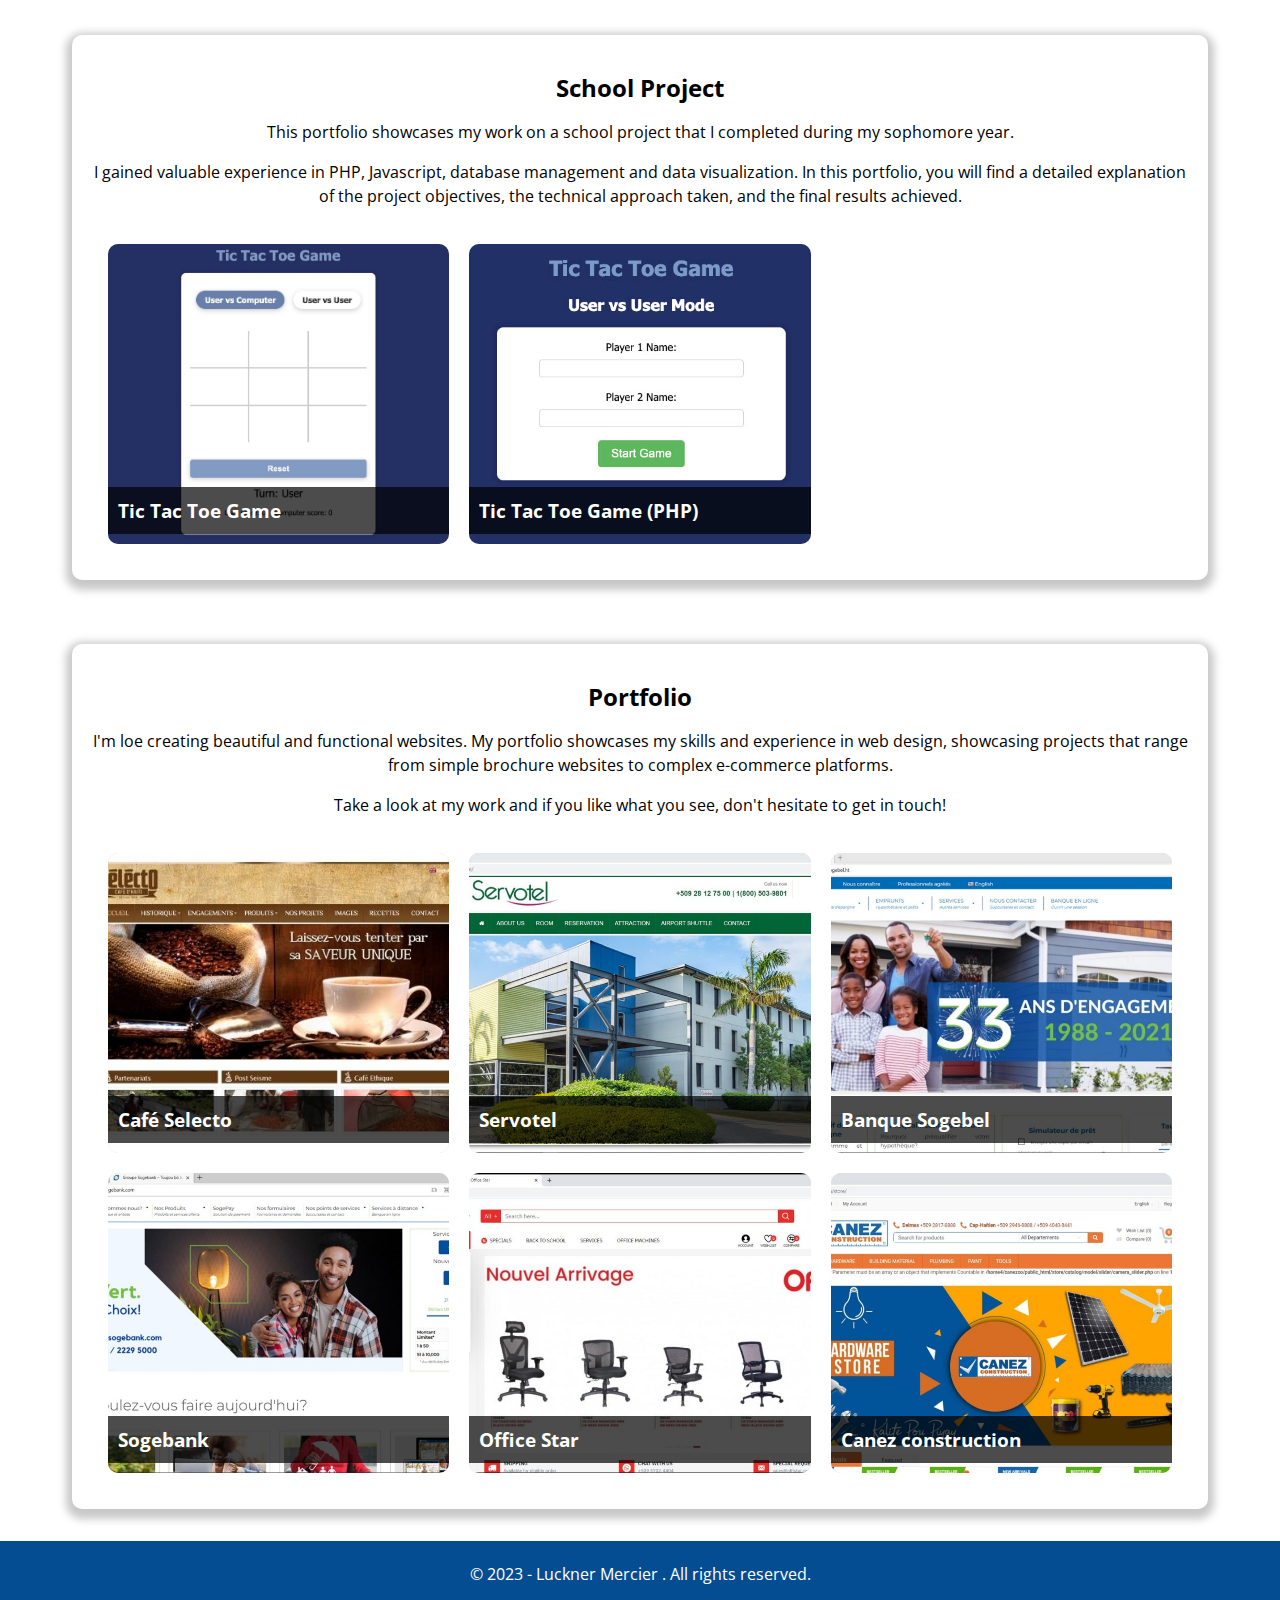
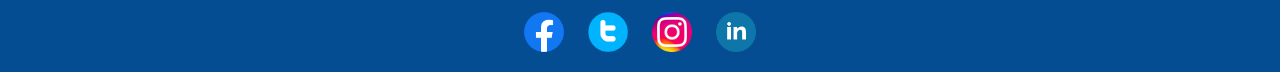
==== commit e8edfc6d: "fix image" ====
--- a/index.html
+++ b/index.html
@@ -175,7 +175,7 @@
             </div>
 
             <div class="grid-item">
-              <img src="img/tictactoe2.jpg" alt="Tic Tac Toe Game version PHP">
+              <img src="img/tictactoe3.jpeg" alt="Tic Tac Toe Game version PHP">
               <a href="https://lucknermercier.com/tictactoe/" target="_blank">Play online</a>
               <h3>Tic Tac Toe Game (PHP)</h3>
             </div>
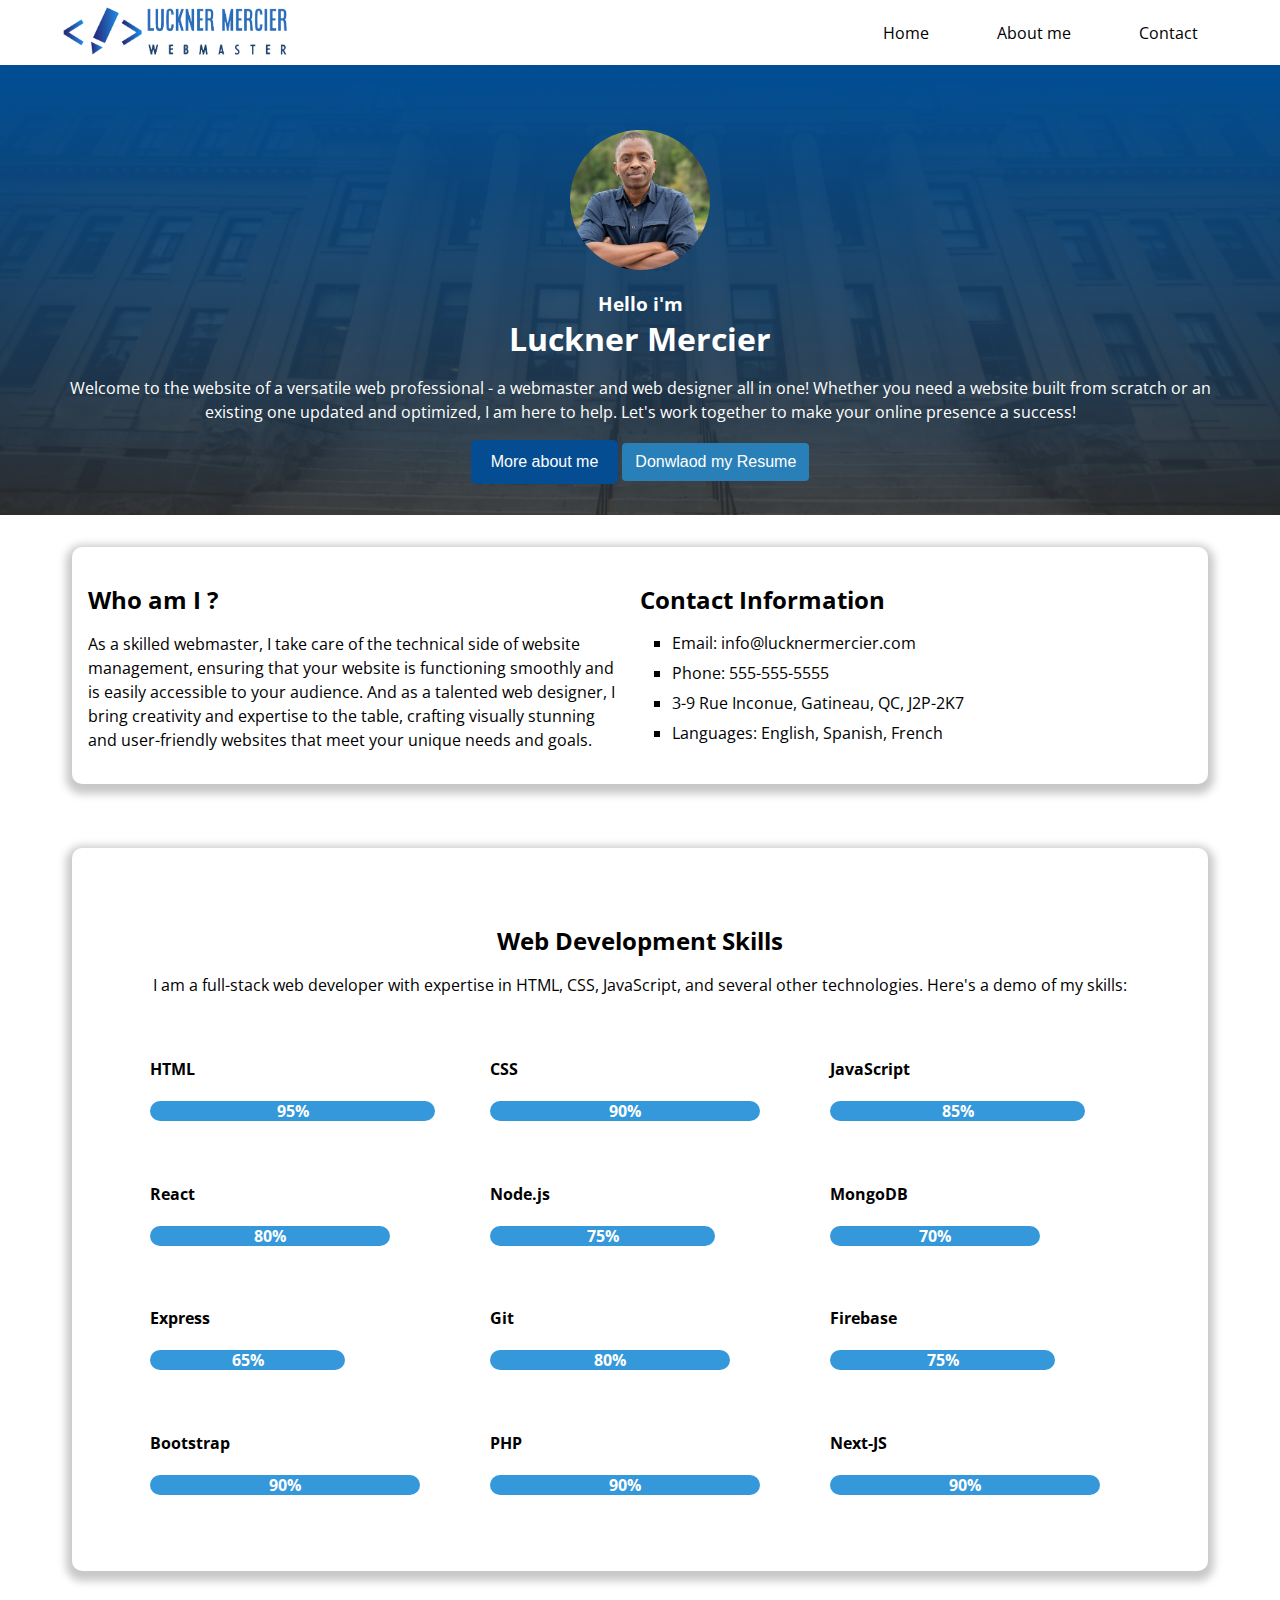
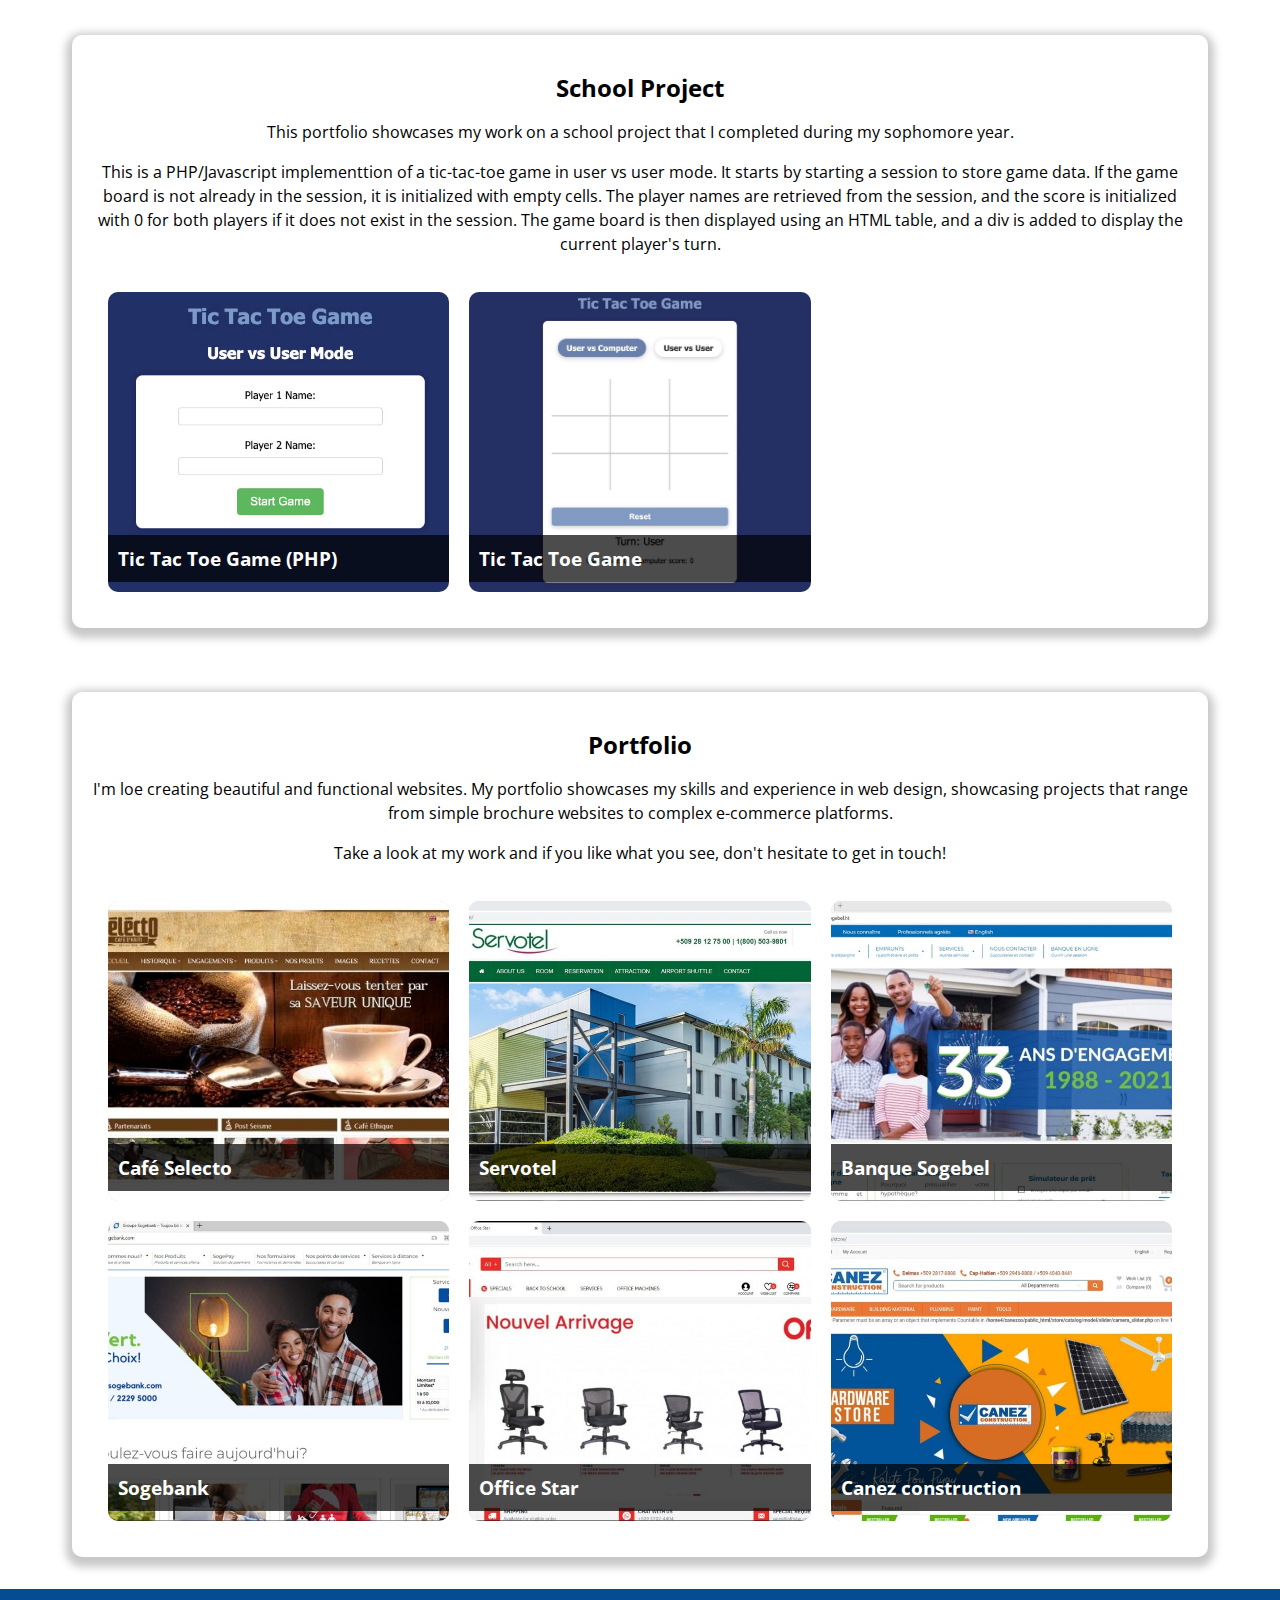
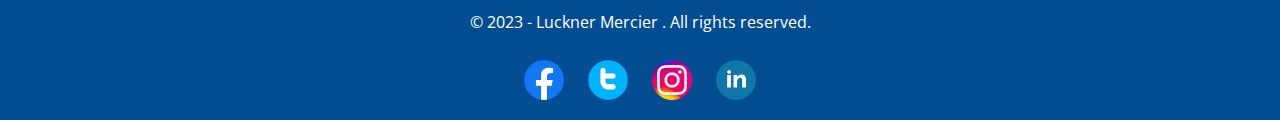
==== commit 815b1646: "short desc" ====
--- a/index.html
+++ b/index.html
@@ -161,12 +161,21 @@
           <div class="projecttitle">
             <h2> School Project</h2>
             <p>This portfolio showcases my work on a school project that I completed during my sophomore year. </p>
-            <p> I gained valuable experience in PHP, Javascript, database management and data visualization. In this
-              portfolio, you will find a detailed explanation of the project objectives, the technical approach taken,
-              and the final results achieved.</p>
+            <p> This is a PHP/Javascript implementtion of a tic-tac-toe game in user vs user mode. It starts by starting
+              a session to store game data. If the game board is not already in the session, it is initialized with
+              empty cells. The player names are retrieved from the session, and the score is initialized with 0 for both
+              players if it does not exist in the session. The game board is then displayed using an HTML table, and a
+              div is added to display the current player's turn.</p>
 
           </div>
           <div class="grid-container">
+
+            <div class="grid-item">
+              <img src="img/tictactoe3.jpeg" alt="Tic Tac Toe Game version PHP">
+              <a href="https://lucknermercier.com/tictactoe/" target="_blank">Play online</a>
+              <h3>Tic Tac Toe Game (PHP)</h3>
+            </div>
+
             <div class="grid-item">
               <img src="img/tictactoe.jpeg" alt="Tic Tac Toe Game">
               <a href="https://htmlpreview.github.io/?https://github.com/lmerc037/TicTacToe/blob/main/index.html"
@@ -174,11 +183,7 @@
               <h3>Tic Tac Toe Game</h3>
             </div>
 
-            <div class="grid-item">
-              <img src="img/tictactoe3.jpeg" alt="Tic Tac Toe Game version PHP">
-              <a href="https://lucknermercier.com/tictactoe/" target="_blank">Play online</a>
-              <h3>Tic Tac Toe Game (PHP)</h3>
-            </div>
+
 
 
 
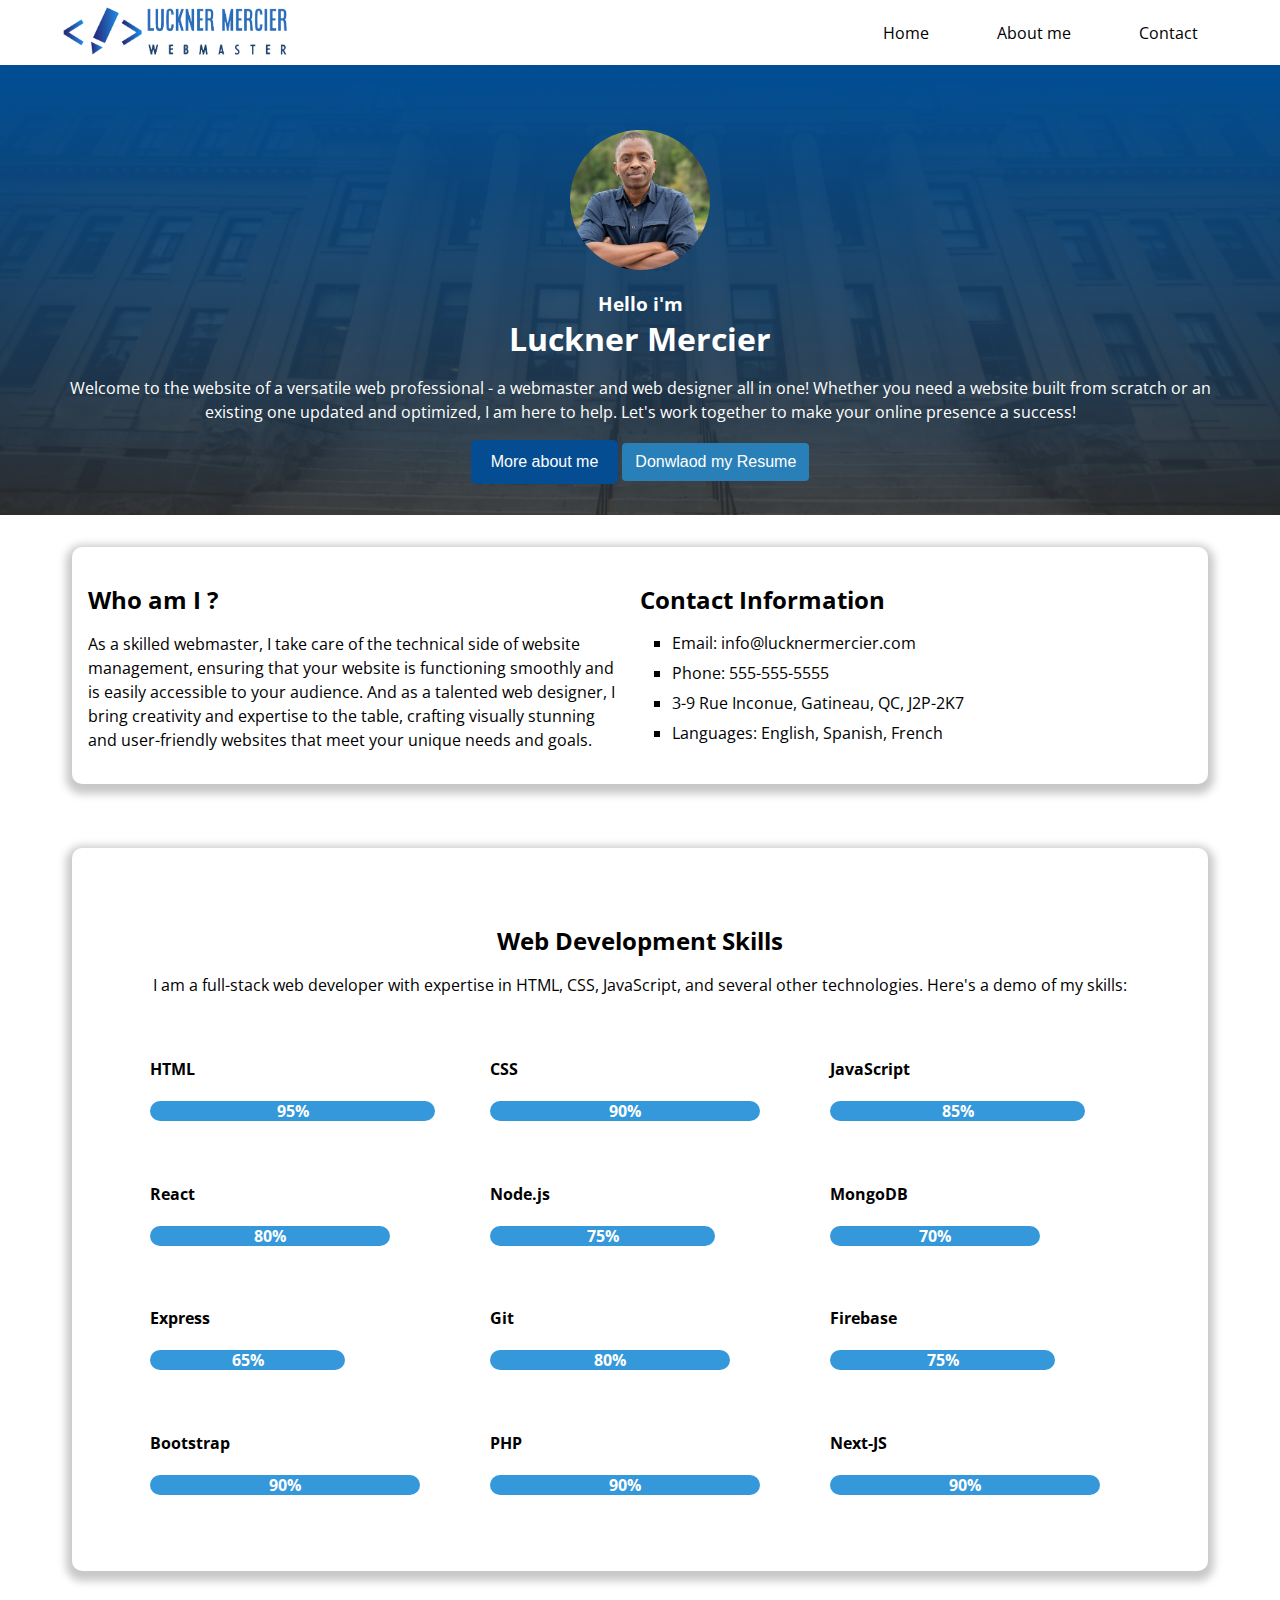
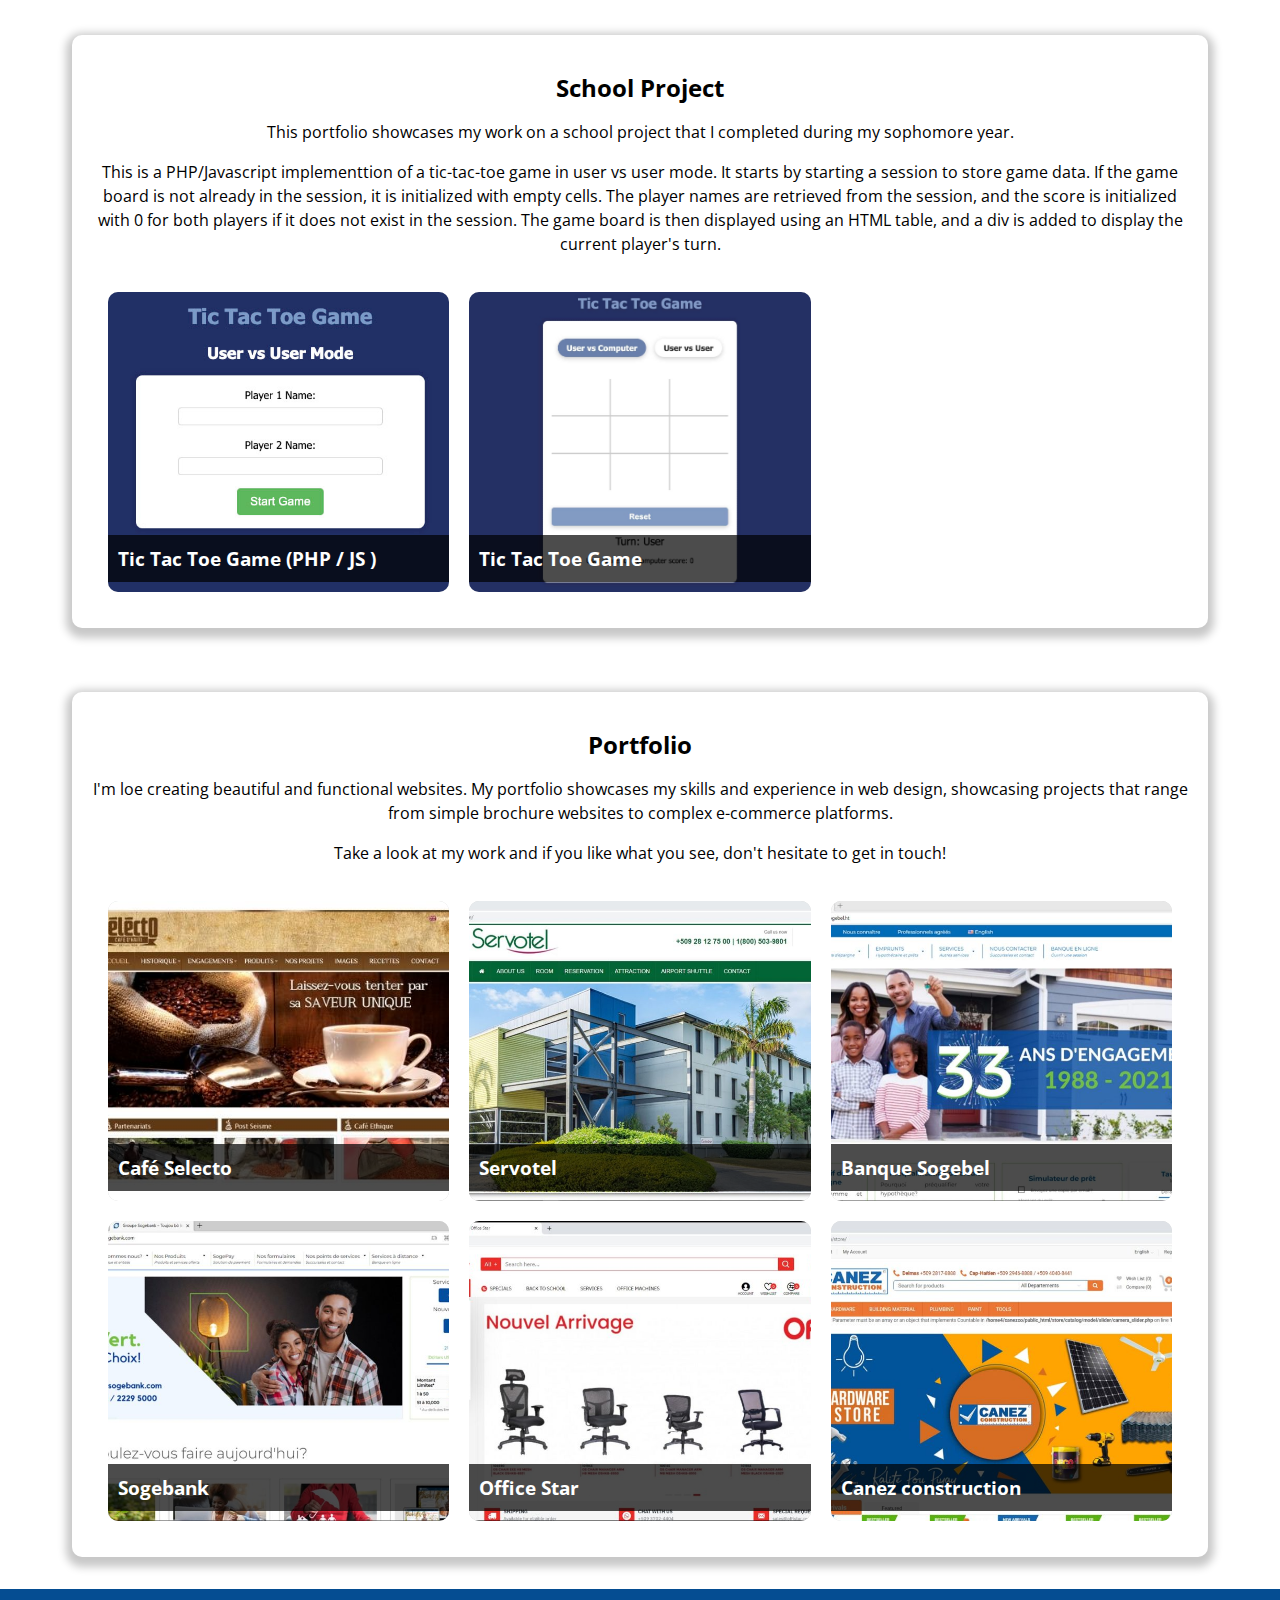
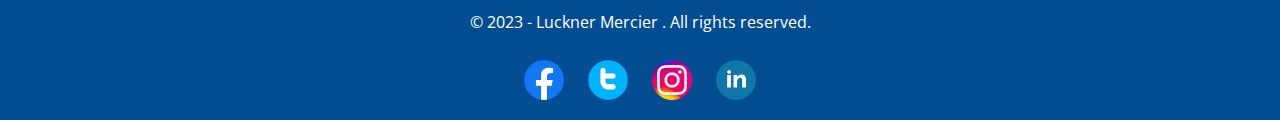
==== commit aa61fc7f: "fix desc" ====
--- a/index.html
+++ b/index.html
@@ -173,7 +173,7 @@
             <div class="grid-item">
               <img src="img/tictactoe3.jpeg" alt="Tic Tac Toe Game version PHP">
               <a href="https://lucknermercier.com/tictactoe/" target="_blank">Play online</a>
-              <h3>Tic Tac Toe Game (PHP)</h3>
+              <h3>Tic Tac Toe Game (PHP / JS )</h3>
             </div>
 
             <div class="grid-item">
